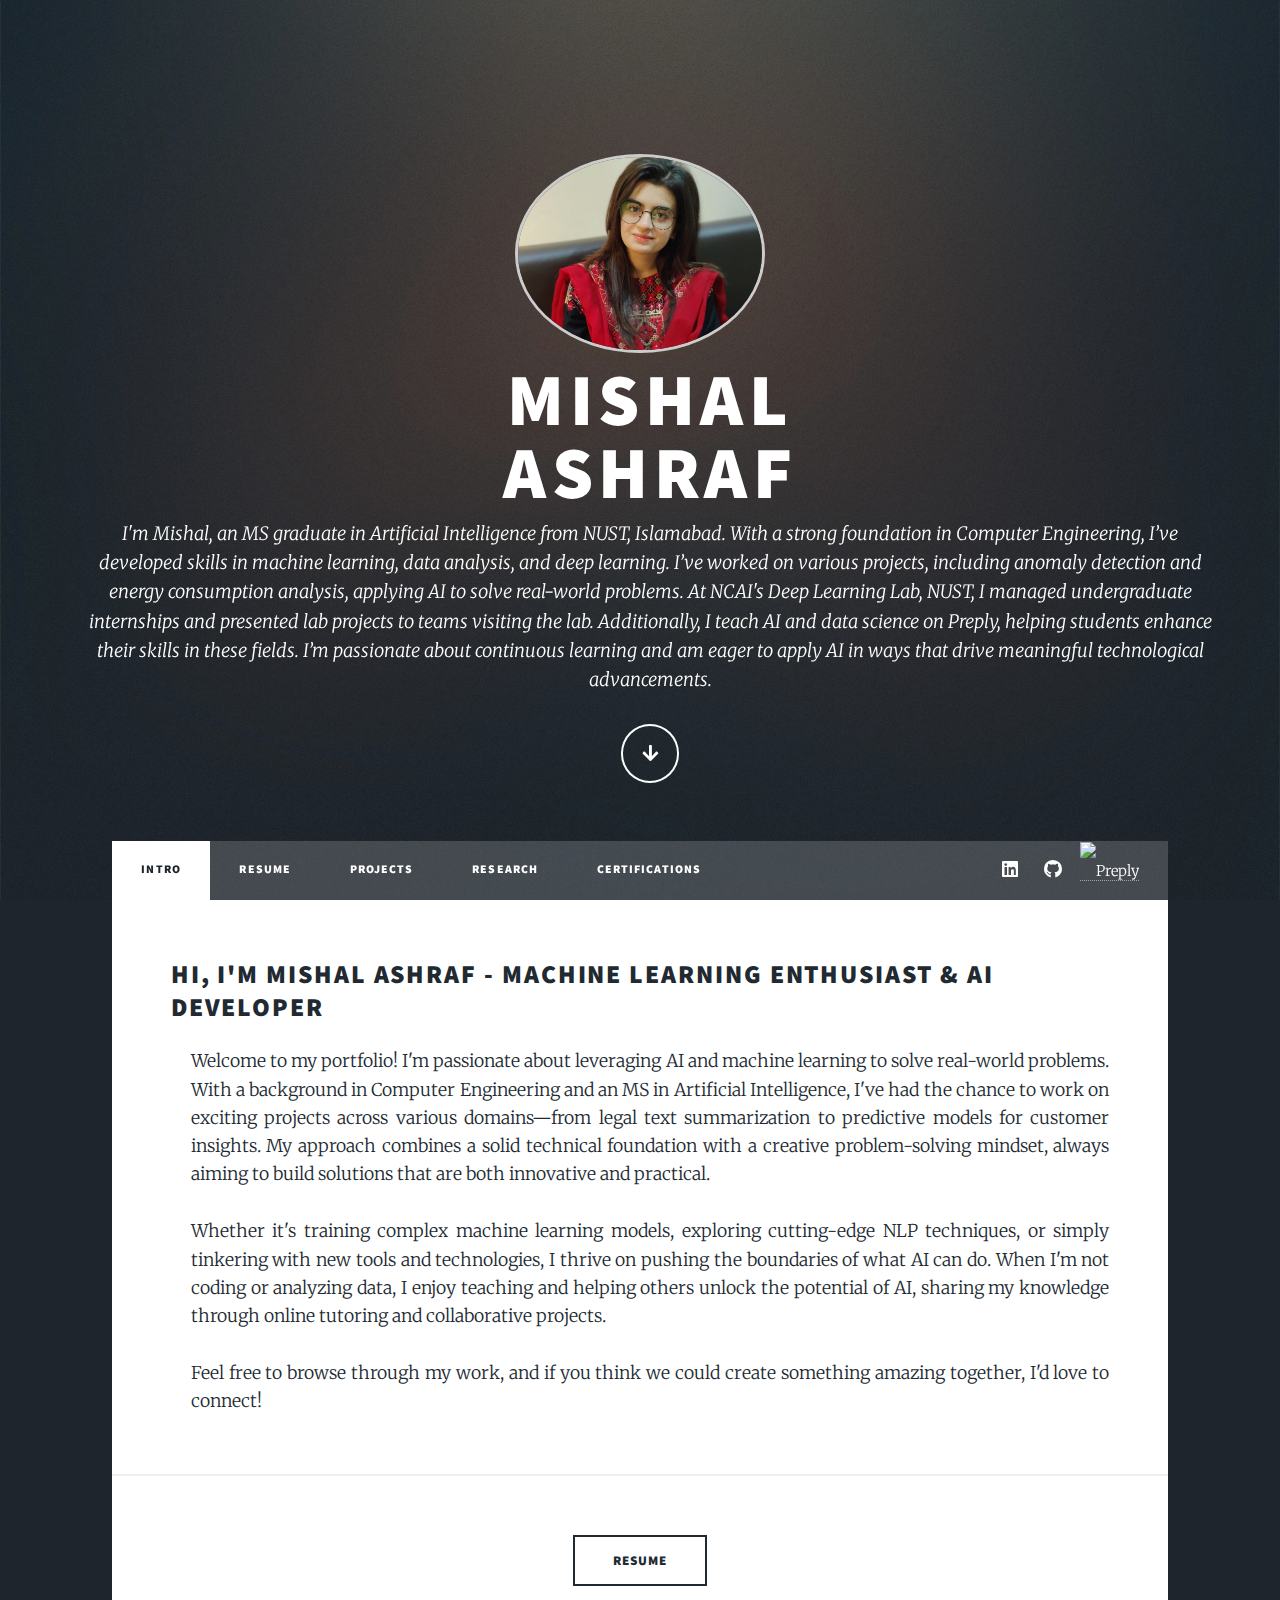
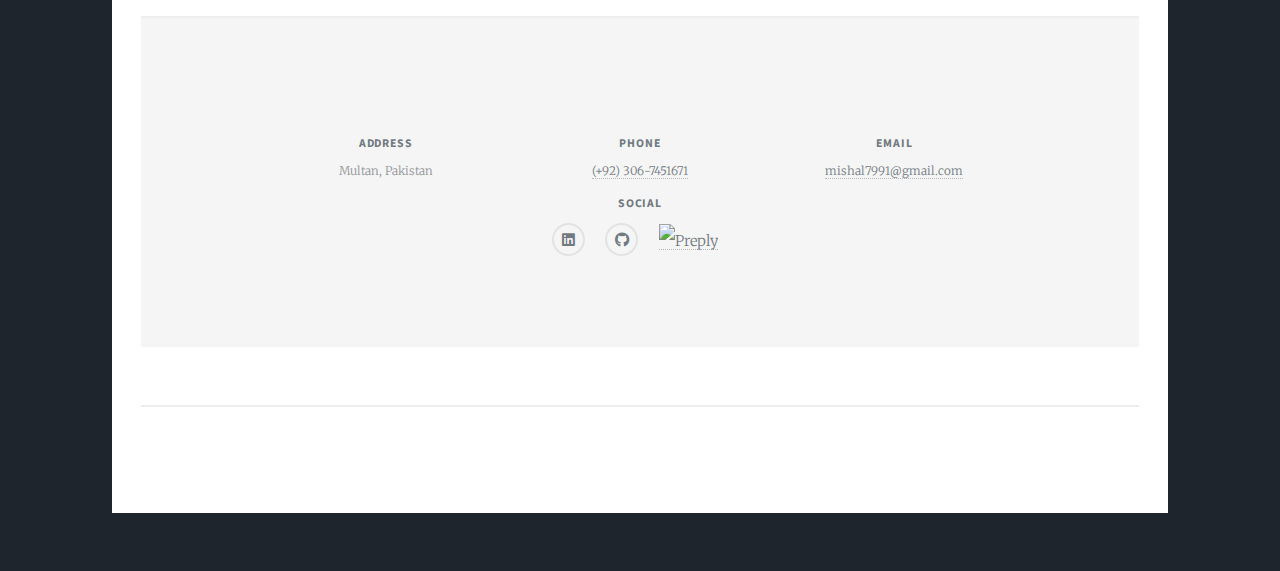
==== index.html @ d35197f4 "Update index.html" ====
<!DOCTYPE HTML>
<!--
	Massively by HTML5 UP
	html5up.net | @ajlkn
	Free for personal and commercial use under the CCA 3.0 license (html5up.net/license)
-->
<html>
	<head>
		<title>Portfolio</title>
		<meta charset="utf-8" />
		<meta name="viewport" content="width=device-width, initial-scale=1, user-scalable=no" />
		<link rel="stylesheet" href="assets/css/main.css" />
		<link rel="stylesheet" href="assets/css/intro.css">
		<noscript><link rel="stylesheet" href="assets/css/noscript.css" /></noscript>
	</head>
	<body class="is-preload">

		<!-- Wrapper -->
			<div id="wrapper" class="fade-in">

				<!-- Intro -->
					<div id="intro" class="intro-container">
    <!-- Left: Image -->
    <div class="intro-image">
        <img src="images\Profile_Pic.jpg" alt="Mishal Ashraf">
    </div>
    
    <!-- Right: Name and Intro -->
    <div class="intro-text">
        <h1>Mishal<br /> Ashraf</h1>
        <p>I'm Mishal, an MS graduate in Artificial Intelligence from NUST, Islamabad. With a strong foundation in Computer Engineering, I’ve developed skills in machine learning, data analysis, and deep learning. I’ve worked on various projects, including anomaly detection and energy consumption analysis, applying AI to solve real-world problems. At NCAI's Deep Learning Lab, NUST, I managed undergraduate internships and presented lab projects to teams visiting the lab. Additionally, I teach AI and data science on Preply, helping students enhance their skills in these fields. I’m passionate about continuous learning and am eager to apply AI in ways that drive meaningful technological advancements.
</p>
        <ul class="actions">
            <li><a href="#header" class="button icon solid solo fa-arrow-down scrolly">Continue</a></li>
        </ul>
    </div>
</div>

				<!-- Header -->
					<header id="header">
						<a href="index.html" class="logo">Portfolio</a>
					</header>

				<!-- Nav -->
					<nav id="nav">
						<ul class="links">
							<li class="active"><a href="index.html">Intro</a></li>
							<li><a href="resume.html">Resume</a></li>
							<li><a href="projects.html">Projects</a></li>
							<li><a href="research.html">Research</a></li>
							<li><a href="certifications.html">Certifications</a></li>
						</ul>
						<ul class="icons">
    <li><a href="https://www.linkedin.com/in/mishal-ashraf-439131172/" class="icon brands fa-linkedin" target="_blank"><span class="label">LinkedIn</span></a></li>
    
    <li><a href="https://github.com/MishallAshraf" class="icon brands fa-github" target="_blank"><span class="label">GitHub</span></a></li>
    <!-- Preply Icon using an Image -->
    <li>
        <a href="https://preply.com/en/tutor/2059359" class="preply-icon" target="_blank"> 
            <img src="images\Preply_icon.png" alt="Preply" style="width: 18px; height: 18px;">
            <span class="label"></span>
        </a>
    </li>
</ul>
					</nav>

				<!-- Main -->
					<div id="main">

						<!-- Projects -->
							<section id="certifications">
    <h2>Hi, I'm Mishal Ashraf - Machine Learning Enthusiast & AI Developer</h2>
<div class="intro-text">
    <p>Welcome to my portfolio! I'm passionate about leveraging AI and machine learning to solve real-world problems. With a background in Computer Engineering and an MS in Artificial Intelligence, I've had the chance to work on exciting projects across various domains—from legal text summarization to predictive models for customer insights. My approach combines a solid technical foundation with a creative problem-solving mindset, always aiming to build solutions that are both innovative and practical.</p>
    
    <p>Whether it's training complex machine learning models, exploring cutting-edge NLP techniques, or simply tinkering with new tools and technologies, I thrive on pushing the boundaries of what AI can do. When I'm not coding or analyzing data, I enjoy teaching and helping others unlock the potential of AI, sharing my knowledge through online tutoring and collaborative projects.</p>
    
    <p>Feel free to browse through my work, and if you think we could create something amazing together, I'd love to connect!</p>
</div>

</section>
<ul class="actions special">
								<li><a href="resume.html" class="button large" >Resume</a></li>
							</ul>

						
				<!-- Footer -->
<footer id="footer">
    <section class="contact compact">
        <div class="info-group">
            <div class="info">
                <h3>Address</h3>
                <p>Multan, Pakistan</p>
            </div>
            <div class="info">
                <h3>Phone</h3>
                <p><a href="tel:+923067451671">(+92) 306-7451671</a></p>
            </div>
            <div class="info">
                <h3>Email</h3>
                <p><a href="mailto:mishal7991@gmail.com">mishal7991@gmail.com</a></p>
            </div>
        </div>
        <div class="info social">
            <h3>Social</h3>
            <ul class="icons alt">
                <li><a href="https://www.linkedin.com/in/mishal-ashraf-439131172/" class="icon brands fa-linkedin" target="_blank"><span class="label">LinkedIn</span></a></li>
                <li><a href="https://github.com/MishallAshraf" class="icon brands fa-github" target="_blank"><span class="label">GitHub</span></a></li>
                <li>
                    <a href="https://preply.com/en/tutor/2059359" target="_blank">
                        <img src="C:/Users/Hp/Desktop/Portfolio_Website/images/Preply_icon.png" alt="Preply" style="width: 18px; height: 18px;">
                        <span class="label"></span>
                    </a>
                </li>
            </ul>
        </div>
    </section>
</footer>

				<!-- Copyright -->
					<div id="copyright">
						<ul><li>&copy; Untitled</li><li>Design: <a href="https://html5up.net">HTML5 UP</a></li></ul>
					</div>

			</div>

		<!-- Scripts -->
			<script src="assets/js/jquery.min.js"></script>
			<script src="assets/js/jquery.scrollex.min.js"></script>
			<script src="assets/js/jquery.scrolly.min.js"></script>
			<script src="assets/js/browser.min.js"></script>
			<script src="assets/js/breakpoints.min.js"></script>
			<script src="assets/js/util.js"></script>
			<script src="assets/js/main.js"></script>

	</body>
</html>
---- assets/css/main.css ----
@import url(fontawesome-all.min.css);
@import url("https://fonts.googleapis.com/css?family=Merriweather:300,700,300italic,700italic|Source+Sans+Pro:900");

/*
	Massively by HTML5 UP
	html5up.net | @ajlkn
	Free for personal and commercial use under the CCA 3.0 license (html5up.net/license)
*/

html, body, div, span, applet, object,
iframe, h1, h2, h3, h4, h5, h6, p, blockquote,
pre, a, abbr, acronym, address, big, cite,
code, del, dfn, em, img, ins, kbd, q, s, samp,
small, strike, strong, sub, sup, tt, var, b,
u, i, center, dl, dt, dd, ol, ul, li, fieldset,
form, label, legend, table, caption, tbody,
tfoot, thead, tr, th, td, article, aside,
canvas, details, embed, figure, figcaption,
footer, header, hgroup, menu, nav, output, ruby,
section, summary, time, mark, audio, video {
	margin: 0;
	padding: 0;
	border: 0;
	font-size: 100%;
	font: inherit;
	vertical-align: baseline;}

article, aside, details, figcaption, figure,
footer, header, hgroup, menu, nav, section {
	display: block;}

body {
	line-height: 1;
}

ol, ul {
	list-style: none;
}

blockquote, q {
	quotes: none;
}

	blockquote:before, blockquote:after, q:before, q:after {
		content: '';
		content: none;
	}

table {
	border-collapse: collapse;
	border-spacing: 0;
}

body {
	-webkit-text-size-adjust: none;
}

mark {
	background-color: transparent;
	color: inherit;
}

input::-moz-focus-inner {
	border: 0;
	padding: 0;
}

input, select, textarea {
	-moz-appearance: none;
	-webkit-appearance: none;
	-ms-appearance: none;
	appearance: none;
}

/* Basic */

	@-ms-viewport {
		width: device-width;
	}

	body {
		-ms-overflow-style: scrollbar;
	}

	@media screen and (max-width: 480px) {

		html, body {
			min-width: 320px;
		}

	}

	html {
		box-sizing: border-box;
	}

	*, *:before, *:after {
		box-sizing: inherit;
	}

	body {
		background-color: #1e252d;
	}

		body.is-preload *, body.is-preload *:before, body.is-preload *:after {
			-moz-animation: none !important;
			-webkit-animation: none !important;
			-ms-animation: none !important;
			animation: none !important;
			-moz-transition: none !important;
			-webkit-transition: none !important;
			-ms-transition: none !important;
			transition: none !important;
		}

/* Type */

	html {
		font-size: 16pt;
	}

		@media screen and (max-width: 1680px) {

			html {
				font-size: 12pt;
			}

		}

		@media screen and (max-width: 1280px) {

			html {
				font-size: 11pt;
			}

		}

		@media screen and (max-width: 360px) {

			html {
				font-size: 10pt;
			}

		}

	body {
		color: #212931;
	}

	body, input, select, textarea {
		font-family: "Merriweather", Georgia, serif;
		font-weight: 300;
		font-size: 1rem;
		line-height: 2.375;
	}

	a {
		-moz-transition: color 0.2s ease-in-out, background-color 0.2s ease-in-out, border-color 0.2s ease-in-out, box-shadow 0.2s ease-in-out;
		-webkit-transition: color 0.2s ease-in-out, background-color 0.2s ease-in-out, border-color 0.2s ease-in-out, box-shadow 0.2s ease-in-out;
		-ms-transition: color 0.2s ease-in-out, background-color 0.2s ease-in-out, border-color 0.2s ease-in-out, box-shadow 0.2s ease-in-out;
		transition: color 0.2s ease-in-out, background-color 0.2s ease-in-out, border-color 0.2s ease-in-out, box-shadow 0.2s ease-in-out;
		border-bottom: dotted 1px;
		text-decoration: none;
	}

		a:hover {
			border-bottom-color: transparent;
		}

	strong, b {
		font-weight: 600;
	}

	em, i {
		font-style: italic;
	}

	p {
		text-align: justify;
		margin: 0 0 2rem 0;
	}

	h1, h2, h3, h4, h5, h6 {
		font-family: "Source Sans Pro", Helvetica, sans-serif;
		font-weight: 900;
		line-height: 1.5;
		letter-spacing: 0.075em;
		text-transform: uppercase;
		margin: 0 0 1rem 0;
	}

		h1 a, h2 a, h3 a, h4 a, h5 a, h6 a {
			border-bottom: 0;
			color: inherit;
			text-decoration: none;
		}

	h1 {
		font-size: 4rem;
		line-height: 1.1;
		margin: 0 0 2rem 0;
	}

	h2 {
		font-size: 1.75rem;
		line-height: 1.3;
		margin: 0 0 1.5rem 0;
	}

	h3 {
		font-size: 1.25rem;
		margin: 0 0 1.5rem 0;
	}

	h4 {
		font-size: 1rem;
	}

	h5 {
		font-size: 0.9rem;
	}

	h6 {
		font-size: 0.8rem;
	}

	sub {
		font-size: 0.8rem;
		position: relative;
		top: 0.5rem;
	}

	sup {
		font-size: 0.8rem;
		position: relative;
		top: -0.5rem;
	}

	blockquote {
		border-left: solid 4px;
		font-style: italic;
		margin: 0 0 2rem 0;
		padding: 0.5rem 0 0.5rem 2rem;
	}

	code {
		border: solid 2px;
		font-family: "Courier New", monospace;
		font-size: 0.9rem;
		margin: 0 0.25rem;
		padding: 0.25rem 0.65rem;
	}

	pre {
		-webkit-overflow-scrolling: touch;
		font-family: "Courier New", monospace;
		font-size: 0.9rem;
		margin: 0 0 2rem 0;
	}

		pre code {
			display: block;
			line-height: 1.75;
			padding: 1rem 1.5rem;
			overflow-x: auto;
		}

	hr {
		border: 0;
		border-bottom: solid 2px;
		margin: 3rem 0;
	}

		hr.major {
			margin: 5rem 0;
		}

	.align-left {
		text-align: left;
	}

	.align-center {
		text-align: center;
	}

	.align-right {
		text-align: right;
	}

	input, select, textarea {
		color: #212931;
	}

	a {
		color: #212931;
		border-bottom-color: rgba(33, 41, 49, 0.5);
	}

		a:hover {
			border-bottom-color: transparent;
			color: #18bfef !important;
		}

	strong, b {
		color: #212931;
	}

	h1, h2, h3, h4, h5, h6 {
		color: #212931;
	}

	blockquote {
		border-left-color: #eeeeee;
	}

	code {
		background: rgba(220, 220, 220, 0.25);
		border-color: #eeeeee;
	}

	hr {
		border-bottom-color: #eeeeee;
	}

/* Row */

	.row {
		display: flex;
		flex-wrap: wrap;
		box-sizing: border-box;
		align-items: stretch;
	}

		.row > * {
			box-sizing: border-box;
		}

		.row.gtr-uniform > * > :last-child {
			margin-bottom: 0;
		}

		.row.aln-left {
			justify-content: flex-start;
		}

		.row.aln-center {
			justify-content: center;
		}

		.row.aln-right {
			justify-content: flex-end;
		}

		.row.aln-top {
			align-items: flex-start;
		}

		.row.aln-middle {
			align-items: center;
		}

		.row.aln-bottom {
			align-items: flex-end;
		}

		.row > .imp {
			order: -1;
		}

		.row > .col-1 {
			width: 8.33333%;
		}

		.row > .off-1 {
			margin-left: 8.33333%;
		}

		.row > .col-2 {
			width: 16.66667%;
		}

		.row > .off-2 {
			margin-left: 16.66667%;
		}

		.row > .col-3 {
			width: 25%;
		}

		.row > .off-3 {
			margin-left: 25%;
		}

		.row > .col-4 {
			width: 33.33333%;
		}

		.row > .off-4 {
			margin-left: 33.33333%;
		}

		.row > .col-5 {
			width: 41.66667%;
		}

		.row > .off-5 {
			margin-left: 41.66667%;
		}

		.row > .col-6 {
			width: 50%;
		}

		.row > .off-6 {
			margin-left: 50%;
		}

		.row > .col-7 {
			width: 58.33333%;
		}

		.row > .off-7 {
			margin-left: 58.33333%;
		}

		.row > .col-8 {
			width: 66.66667%;
		}

		.row > .off-8 {
			margin-left: 66.66667%;
		}

		.row > .col-9 {
			width: 75%;
		}

		.row > .off-9 {
			margin-left: 75%;
		}

		.row > .col-10 {
			width: 83.33333%;
		}

		.row > .off-10 {
			margin-left: 83.33333%;
		}

		.row > .col-11 {
			width: 91.66667%;
		}

		.row > .off-11 {
			margin-left: 91.66667%;
		}

		.row > .col-12 {
			width: 100%;
		}

		.row > .off-12 {
			margin-left: 100%;
		}

		.row.gtr-0 {
			margin-top: 0;
			margin-left: 0rem;
		}

			.row.gtr-0 > * {
				padding: 0 0 0 0rem;
			}

			.row.gtr-0.gtr-uniform {
				margin-top: 0rem;
			}

				.row.gtr-0.gtr-uniform > * {
					padding-top: 0rem;
				}

		.row.gtr-25 {
			margin-top: 0;
			margin-left: -0.375rem;
		}

			.row.gtr-25 > * {
				padding: 0 0 0 0.375rem;
			}

			.row.gtr-25.gtr-uniform {
				margin-top: -0.375rem;
			}

				.row.gtr-25.gtr-uniform > * {
					padding-top: 0.375rem;
				}

		.row.gtr-50 {
			margin-top: 0;
			margin-left: -0.75rem;
		}

			.row.gtr-50 > * {
				padding: 0 0 0 0.75rem;
			}

			.row.gtr-50.gtr-uniform {
				margin-top: -0.75rem;
			}

				.row.gtr-50.gtr-uniform > * {
					padding-top: 0.75rem;
				}

		.row {
			margin-top: 0;
			margin-left: -1.5rem;
		}

			.row > * {
				padding: 0 0 0 1.5rem;
			}

			.row.gtr-uniform {
				margin-top: -1.5rem;
			}

				.row.gtr-uniform > * {
					padding-top: 1.5rem;
				}

		.row.gtr-150 {
			margin-top: 0;
			margin-left: -2.25rem;
		}

			.row.gtr-150 > * {
				padding: 0 0 0 2.25rem;
			}

			.row.gtr-150.gtr-uniform {
				margin-top: -2.25rem;
			}

				.row.gtr-150.gtr-uniform > * {
					padding-top: 2.25rem;
				}

		.row.gtr-200 {
			margin-top: 0;
			margin-left: -3rem;
		}

			.row.gtr-200 > * {
				padding: 0 0 0 3rem;
			}

			.row.gtr-200.gtr-uniform {
				margin-top: -3rem;
			}

				.row.gtr-200.gtr-uniform > * {
					padding-top: 3rem;
				}

		@media screen and (max-width: 1680px) {

			.row {
				display: flex;
				flex-wrap: wrap;
				box-sizing: border-box;
				align-items: stretch;
			}

				.row > * {
					box-sizing: border-box;
				}

				.row.gtr-uniform > * > :last-child {
					margin-bottom: 0;
				}

				.row.aln-left {
					justify-content: flex-start;
				}

				.row.aln-center {
					justify-content: center;
				}

				.row.aln-right {
					justify-content: flex-end;
				}

				.row.aln-top {
					align-items: flex-start;
				}

				.row.aln-middle {
					align-items: center;
				}

				.row.aln-bottom {
					align-items: flex-end;
				}

				.row > .imp-xlarge {
					order: -1;
				}

				.row > .col-1-xlarge {
					width: 8.33333%;
				}

				.row > .off-1-xlarge {
					margin-left: 8.33333%;
				}

				.row > .col-2-xlarge {
					width: 16.66667%;
				}

				.row > .off-2-xlarge {
					margin-left: 16.66667%;
				}

				.row > .col-3-xlarge {
					width: 25%;
				}

				.row > .off-3-xlarge {
					margin-left: 25%;
				}

				.row > .col-4-xlarge {
					width: 33.33333%;
				}

				.row > .off-4-xlarge {
					margin-left: 33.33333%;
				}

				.row > .col-5-xlarge {
					width: 41.66667%;
				}

				.row > .off-5-xlarge {
					margin-left: 41.66667%;
				}

				.row > .col-6-xlarge {
					width: 50%;
				}

				.row > .off-6-xlarge {
					margin-left: 50%;
				}

				.row > .col-7-xlarge {
					width: 58.33333%;
				}

				.row > .off-7-xlarge {
					margin-left: 58.33333%;
				}

				.row > .col-8-xlarge {
					width: 66.66667%;
				}

				.row > .off-8-xlarge {
					margin-left: 66.66667%;
				}

				.row > .col-9-xlarge {
					width: 75%;
				}

				.row > .off-9-xlarge {
					margin-left: 75%;
				}

				.row > .col-10-xlarge {
					width: 83.33333%;
				}

				.row > .off-10-xlarge {
					margin-left: 83.33333%;
				}

				.row > .col-11-xlarge {
					width: 91.66667%;
				}

				.row > .off-11-xlarge {
					margin-left: 91.66667%;
				}

				.row > .col-12-xlarge {
					width: 100%;
				}

				.row > .off-12-xlarge {
					margin-left: 100%;
				}

				.row.gtr-0 {
					margin-top: 0;
					margin-left: 0rem;
				}

					.row.gtr-0 > * {
						padding: 0 0 0 0rem;
					}

					.row.gtr-0.gtr-uniform {
						margin-top: 0rem;
					}

						.row.gtr-0.gtr-uniform > * {
							padding-top: 0rem;
						}

				.row.gtr-25 {
					margin-top: 0;
					margin-left: -0.375rem;
				}

					.row.gtr-25 > * {
						padding: 0 0 0 0.375rem;
					}

					.row.gtr-25.gtr-uniform {
						margin-top: -0.375rem;
					}

						.row.gtr-25.gtr-uniform > * {
							padding-top: 0.375rem;
						}

				.row.gtr-50 {
					margin-top: 0;
					margin-left: -0.75rem;
				}

					.row.gtr-50 > * {
						padding: 0 0 0 0.75rem;
					}

					.row.gtr-50.gtr-uniform {
						margin-top: -0.75rem;
					}

						.row.gtr-50.gtr-uniform > * {
							padding-top: 0.75rem;
						}

				.row {
					margin-top: 0;
					margin-left: -1.5rem;
				}

					.row > * {
						padding: 0 0 0 1.5rem;
					}

					.row.gtr-uniform {
						margin-top: -1.5rem;
					}

						.row.gtr-uniform > * {
							padding-top: 1.5rem;
						}

				.row.gtr-150 {
					margin-top: 0;
					margin-left: -2.25rem;
				}

					.row.gtr-150 > * {
						padding: 0 0 0 2.25rem;
					}

					.row.gtr-150.gtr-uniform {
						margin-top: -2.25rem;
					}

						.row.gtr-150.gtr-uniform > * {
							padding-top: 2.25rem;
						}

				.row.gtr-200 {
					margin-top: 0;
					margin-left: -3rem;
				}

					.row.gtr-200 > * {
						padding: 0 0 0 3rem;
					}

					.row.gtr-200.gtr-uniform {
						margin-top: -3rem;
					}

						.row.gtr-200.gtr-uniform > * {
							padding-top: 3rem;
						}

		}

		@media screen and (max-width: 1280px) {

			.row {
				display: flex;
				flex-wrap: wrap;
				box-sizing: border-box;
				align-items: stretch;
			}

				.row > * {
					box-sizing: border-box;
				}

				.row.gtr-uniform > * > :last-child {
					margin-bottom: 0;
				}

				.row.aln-left {
					justify-content: flex-start;
				}

				.row.aln-center {
					justify-content: center;
				}

				.row.aln-right {
					justify-content: flex-end;
				}

				.row.aln-top {
					align-items: flex-start;
				}

				.row.aln-middle {
					align-items: center;
				}

				.row.aln-bottom {
					align-items: flex-end;
				}

				.row > .imp-large {
					order: -1;
				}

				.row > .col-1-large {
					width: 8.33333%;
				}

				.row > .off-1-large {
					margin-left: 8.33333%;
				}

				.row > .col-2-large {
					width: 16.66667%;
				}

				.row > .off-2-large {
					margin-left: 16.66667%;
				}

				.row > .col-3-large {
					width: 25%;
				}

				.row > .off-3-large {
					margin-left: 25%;
				}

				.row > .col-4-large {
					width: 33.33333%;
				}

				.row > .off-4-large {
					margin-left: 33.33333%;
				}

				.row > .col-5-large {
					width: 41.66667%;
				}

				.row > .off-5-large {
					margin-left: 41.66667%;
				}

				.row > .col-6-large {
					width: 50%;
				}

				.row > .off-6-large {
					margin-left: 50%;
				}

				.row > .col-7-large {
					width: 58.33333%;
				}

				.row > .off-7-large {
					margin-left: 58.33333%;
				}

				.row > .col-8-large {
					width: 66.66667%;
				}

				.row > .off-8-large {
					margin-left: 66.66667%;
				}

				.row > .col-9-large {
					width: 75%;
				}

				.row > .off-9-large {
					margin-left: 75%;
				}

				.row > .col-10-large {
					width: 83.33333%;
				}

				.row > .off-10-large {
					margin-left: 83.33333%;
				}

				.row > .col-11-large {
					width: 91.66667%;
				}

				.row > .off-11-large {
					margin-left: 91.66667%;
				}

				.row > .col-12-large {
					width: 100%;
				}

				.row > .off-12-large {
					margin-left: 100%;
				}

				.row.gtr-0 {
					margin-top: 0;
					margin-left: 0rem;
				}

					.row.gtr-0 > * {
						padding: 0 0 0 0rem;
					}

					.row.gtr-0.gtr-uniform {
						margin-top: 0rem;
					}

						.row.gtr-0.gtr-uniform > * {
							padding-top: 0rem;
						}

				.row.gtr-25 {
					margin-top: 0;
					margin-left: -0.375rem;
				}

					.row.gtr-25 > * {
						padding: 0 0 0 0.375rem;
					}

					.row.gtr-25.gtr-uniform {
						margin-top: -0.375rem;
					}

						.row.gtr-25.gtr-uniform > * {
							padding-top: 0.375rem;
						}

				.row.gtr-50 {
					margin-top: 0;
					margin-left: -0.75rem;
				}

					.row.gtr-50 > * {
						padding: 0 0 0 0.75rem;
					}

					.row.gtr-50.gtr-uniform {
						margin-top: -0.75rem;
					}

						.row.gtr-50.gtr-uniform > * {
							padding-top: 0.75rem;
						}

				.row {
					margin-top: 0;
					margin-left: -1.5rem;
				}

					.row > * {
						padding: 0 0 0 1.5rem;
					}

					.row.gtr-uniform {
						margin-top: -1.5rem;
					}

						.row.gtr-uniform > * {
							padding-top: 1.5rem;
						}

				.row.gtr-150 {
					margin-top: 0;
					margin-left: -2.25rem;
				}

					.row.gtr-150 > * {
						padding: 0 0 0 2.25rem;
					}

					.row.gtr-150.gtr-uniform {
						margin-top: -2.25rem;
					}

						.row.gtr-150.gtr-uniform > * {
							padding-top: 2.25rem;
						}

				.row.gtr-200 {
					margin-top: 0;
					margin-left: -3rem;
				}

					.row.gtr-200 > * {
						padding: 0 0 0 3rem;
					}

					.row.gtr-200.gtr-uniform {
						margin-top: -3rem;
					}

						.row.gtr-200.gtr-uniform > * {
							padding-top: 3rem;
						}

		}

		@media screen and (max-width: 980px) {

			.row {
				display: flex;
				flex-wrap: wrap;
				box-sizing: border-box;
				align-items: stretch;
			}

				.row > * {
					box-sizing: border-box;
				}

				.row.gtr-uniform > * > :last-child {
					margin-bottom: 0;
				}

				.row.aln-left {
					justify-content: flex-start;
				}

				.row.aln-center {
					justify-content: center;
				}

				.row.aln-right {
					justify-content: flex-end;
				}

				.row.aln-top {
					align-items: flex-start;
				}

				.row.aln-middle {
					align-items: center;
				}

				.row.aln-bottom {
					align-items: flex-end;
				}

				.row > .imp-medium {
					order: -1;
				}

				.row > .col-1-medium {
					width: 8.33333%;
				}

				.row > .off-1-medium {
					margin-left: 8.33333%;
				}

				.row > .col-2-medium {
					width: 16.66667%;
				}

				.row > .off-2-medium {
					margin-left: 16.66667%;
				}

				.row > .col-3-medium {
					width: 25%;
				}

				.row > .off-3-medium {
					margin-left: 25%;
				}

				.row > .col-4-medium {
					width: 33.33333%;
				}

				.row > .off-4-medium {
					margin-left: 33.33333%;
				}

				.row > .col-5-medium {
					width: 41.66667%;
				}

				.row > .off-5-medium {
					margin-left: 41.66667%;
				}

				.row > .col-6-medium {
					width: 50%;
				}

				.row > .off-6-medium {
					margin-left: 50%;
				}

				.row > .col-7-medium {
					width: 58.33333%;
				}

				.row > .off-7-medium {
					margin-left: 58.33333%;
				}

				.row > .col-8-medium {
					width: 66.66667%;
				}

				.row > .off-8-medium {
					margin-left: 66.66667%;
				}

				.row > .col-9-medium {
					width: 75%;
				}

				.row > .off-9-medium {
					margin-left: 75%;
				}

				.row > .col-10-medium {
					width: 83.33333%;
				}

				.row > .off-10-medium {
					margin-left: 83.33333%;
				}

				.row > .col-11-medium {
					width: 91.66667%;
				}

				.row > .off-11-medium {
					margin-left: 91.66667%;
				}

				.row > .col-12-medium {
					width: 100%;
				}

				.row > .off-12-medium {
					margin-left: 100%;
				}

				.row.gtr-0 {
					margin-top: 0;
					margin-left: 0rem;
				}

					.row.gtr-0 > * {
						padding: 0 0 0 0rem;
					}

					.row.gtr-0.gtr-uniform {
						margin-top: 0rem;
					}

						.row.gtr-0.gtr-uniform > * {
							padding-top: 0rem;
						}

				.row.gtr-25 {
					margin-top: 0;
					margin-left: -0.375rem;
				}

					.row.gtr-25 > * {
						padding: 0 0 0 0.375rem;
					}

					.row.gtr-25.gtr-uniform {
						margin-top: -0.375rem;
					}

						.row.gtr-25.gtr-uniform > * {
							padding-top: 0.375rem;
						}

				.row.gtr-50 {
					margin-top: 0;
					margin-left: -0.75rem;
				}

					.row.gtr-50 > * {
						padding: 0 0 0 0.75rem;
					}

					.row.gtr-50.gtr-uniform {
						margin-top: -0.75rem;
					}

						.row.gtr-50.gtr-uniform > * {
							padding-top: 0.75rem;
						}

				.row {
					margin-top: 0;
					margin-left: -1.5rem;
				}

					.row > * {
						padding: 0 0 0 1.5rem;
					}

					.row.gtr-uniform {
						margin-top: -1.5rem;
					}

						.row.gtr-uniform > * {
							padding-top: 1.5rem;
						}

				.row.gtr-150 {
					margin-top: 0;
					margin-left: -2.25rem;
				}

					.row.gtr-150 > * {
						padding: 0 0 0 2.25rem;
					}

					.row.gtr-150.gtr-uniform {
						margin-top: -2.25rem;
					}

						.row.gtr-150.gtr-uniform > * {
							padding-top: 2.25rem;
						}

				.row.gtr-200 {
					margin-top: 0;
					margin-left: -3rem;
				}

					.row.gtr-200 > * {
						padding: 0 0 0 3rem;
					}

					.row.gtr-200.gtr-uniform {
						margin-top: -3rem;
					}

						.row.gtr-200.gtr-uniform > * {
							padding-top: 3rem;
						}

		}

		@media screen and (max-width: 736px) {

			.row {
				display: flex;
				flex-wrap: wrap;
				box-sizing: border-box;
				align-items: stretch;
			}

				.row > * {
					box-sizing: border-box;
				}

				.row.gtr-uniform > * > :last-child {
					margin-bottom: 0;
				}

				.row.aln-left {
					justify-content: flex-start;
				}

				.row.aln-center {
					justify-content: center;
				}

				.row.aln-right {
					justify-content: flex-end;
				}

				.row.aln-top {
					align-items: flex-start;
				}

				.row.aln-middle {
					align-items: center;
				}

				.row.aln-bottom {
					align-items: flex-end;
				}

				.row > .imp-small {
					order: -1;
				}

				.row > .col-1-small {
					width: 8.33333%;
				}

				.row > .off-1-small {
					margin-left: 8.33333%;
				}

				.row > .col-2-small {
					width: 16.66667%;
				}

				.row > .off-2-small {
					margin-left: 16.66667%;
				}

				.row > .col-3-small {
					width: 25%;
				}

				.row > .off-3-small {
					margin-left: 25%;
				}

				.row > .col-4-small {
					width: 33.33333%;
				}

				.row > .off-4-small {
					margin-left: 33.33333%;
				}

				.row > .col-5-small {
					width: 41.66667%;
				}

				.row > .off-5-small {
					margin-left: 41.66667%;
				}

				.row > .col-6-small {
					width: 50%;
				}

				.row > .off-6-small {
					margin-left: 50%;
				}

				.row > .col-7-small {
					width: 58.33333%;
				}

				.row > .off-7-small {
					margin-left: 58.33333%;
				}

				.row > .col-8-small {
					width: 66.66667%;
				}

				.row > .off-8-small {
					margin-left: 66.66667%;
				}

				.row > .col-9-small {
					width: 75%;
				}

				.row > .off-9-small {
					margin-left: 75%;
				}

				.row > .col-10-small {
					width: 83.33333%;
				}

				.row > .off-10-small {
					margin-left: 83.33333%;
				}

				.row > .col-11-small {
					width: 91.66667%;
				}

				.row > .off-11-small {
					margin-left: 91.66667%;
				}

				.row > .col-12-small {
					width: 100%;
				}

				.row > .off-12-small {
					margin-left: 100%;
				}

				.row.gtr-0 {
					margin-top: 0;
					margin-left: 0rem;
				}

					.row.gtr-0 > * {
						padding: 0 0 0 0rem;
					}

					.row.gtr-0.gtr-uniform {
						margin-top: 0rem;
					}

						.row.gtr-0.gtr-uniform > * {
							padding-top: 0rem;
						}

				.row.gtr-25 {
					margin-top: 0;
					margin-left: -0.375rem;
				}

					.row.gtr-25 > * {
						padding: 0 0 0 0.375rem;
					}

					.row.gtr-25.gtr-uniform {
						margin-top: -0.375rem;
					}

						.row.gtr-25.gtr-uniform > * {
							padding-top: 0.375rem;
						}

				.row.gtr-50 {
					margin-top: 0;
					margin-left: -0.75rem;
				}

					.row.gtr-50 > * {
						padding: 0 0 0 0.75rem;
					}

					.row.gtr-50.gtr-uniform {
						margin-top: -0.75rem;
					}

						.row.gtr-50.gtr-uniform > * {
							padding-top: 0.75rem;
						}

				.row {
					margin-top: 0;
					margin-left: -1.5rem;
				}

					.row > * {
						padding: 0 0 0 1.5rem;
					}

					.row.gtr-uniform {
						margin-top: -1.5rem;
					}

						.row.gtr-uniform > * {
							padding-top: 1.5rem;
						}

				.row.gtr-150 {
					margin-top: 0;
					margin-left: -2.25rem;
				}

					.row.gtr-150 > * {
						padding: 0 0 0 2.25rem;
					}

					.row.gtr-150.gtr-uniform {
						margin-top: -2.25rem;
					}

						.row.gtr-150.gtr-uniform > * {
							padding-top: 2.25rem;
						}

				.row.gtr-200 {
					margin-top: 0;
					margin-left: -3rem;
				}

					.row.gtr-200 > * {
						padding: 0 0 0 3rem;
					}

					.row.gtr-200.gtr-uniform {
						margin-top: -3rem;
					}

						.row.gtr-200.gtr-uniform > * {
							padding-top: 3rem;
						}

		}

		@media screen and (max-width: 480px) {

			.row {
				display: flex;
				flex-wrap: wrap;
				box-sizing: border-box;
				align-items: stretch;
			}

				.row > * {
					box-sizing: border-box;
				}

				.row.gtr-uniform > * > :last-child {
					margin-bottom: 0;
				}

				.row.aln-left {
					justify-content: flex-start;
				}

				.row.aln-center {
					justify-content: center;
				}

				.row.aln-right {
					justify-content: flex-end;
				}

				.row.aln-top {
					align-items: flex-start;
				}

				.row.aln-middle {
					align-items: center;
				}

				.row.aln-bottom {
					align-items: flex-end;
				}

				.row > .imp-xsmall {
					order: -1;
				}

				.row > .col-1-xsmall {
					width: 8.33333%;
				}

				.row > .off-1-xsmall {
					margin-left: 8.33333%;
				}

				.row > .col-2-xsmall {
					width: 16.66667%;
				}

				.row > .off-2-xsmall {
					margin-left: 16.66667%;
				}

				.row > .col-3-xsmall {
					width: 25%;
				}

				.row > .off-3-xsmall {
					margin-left: 25%;
				}

				.row > .col-4-xsmall {
					width: 33.33333%;
				}

				.row > .off-4-xsmall {
					margin-left: 33.33333%;
				}

				.row > .col-5-xsmall {
					width: 41.66667%;
				}

				.row > .off-5-xsmall {
					margin-left: 41.66667%;
				}

				.row > .col-6-xsmall {
					width: 50%;
				}

				.row > .off-6-xsmall {
					margin-left: 50%;
				}

				.row > .col-7-xsmall {
					width: 58.33333%;
				}

				.row > .off-7-xsmall {
					margin-left: 58.33333%;
				}

				.row > .col-8-xsmall {
					width: 66.66667%;
				}

				.row > .off-8-xsmall {
					margin-left: 66.66667%;
				}

				.row > .col-9-xsmall {
					width: 75%;
				}

				.row > .off-9-xsmall {
					margin-left: 75%;
				}

				.row > .col-10-xsmall {
					width: 83.33333%;
				}

				.row > .off-10-xsmall {
					margin-left: 83.33333%;
				}

				.row > .col-11-xsmall {
					width: 91.66667%;
				}

				.row > .off-11-xsmall {
					margin-left: 91.66667%;
				}

				.row > .col-12-xsmall {
					width: 100%;
				}

				.row > .off-12-xsmall {
					margin-left: 100%;
				}

				.row.gtr-0 {
					margin-top: 0;
					margin-left: 0rem;
				}

					.row.gtr-0 > * {
						padding: 0 0 0 0rem;
					}

					.row.gtr-0.gtr-uniform {
						margin-top: 0rem;
					}

						.row.gtr-0.gtr-uniform > * {
							padding-top: 0rem;
						}

				.row.gtr-25 {
					margin-top: 0;
					margin-left: -0.375rem;
				}

					.row.gtr-25 > * {
						padding: 0 0 0 0.375rem;
					}

					.row.gtr-25.gtr-uniform {
						margin-top: -0.375rem;
					}

						.row.gtr-25.gtr-uniform > * {
							padding-top: 0.375rem;
						}

				.row.gtr-50 {
					margin-top: 0;
					margin-left: -0.75rem;
				}

					.row.gtr-50 > * {
						padding: 0 0 0 0.75rem;
					}

					.row.gtr-50.gtr-uniform {
						margin-top: -0.75rem;
					}

						.row.gtr-50.gtr-uniform > * {
							padding-top: 0.75rem;
						}

				.row {
					margin-top: 0;
					margin-left: -1.5rem;
				}

					.row > * {
						padding: 0 0 0 1.5rem;
					}

					.row.gtr-uniform {
						margin-top: -1.5rem;
					}

						.row.gtr-uniform > * {
							padding-top: 1.5rem;
						}

				.row.gtr-150 {
					margin-top: 0;
					margin-left: -2.25rem;
				}

					.row.gtr-150 > * {
						padding: 0 0 0 2.25rem;
					}

					.row.gtr-150.gtr-uniform {
						margin-top: -2.25rem;
					}

						.row.gtr-150.gtr-uniform > * {
							padding-top: 2.25rem;
						}

				.row.gtr-200 {
					margin-top: 0;
					margin-left: -3rem;
				}

					.row.gtr-200 > * {
						padding: 0 0 0 3rem;
					}

					.row.gtr-200.gtr-uniform {
						margin-top: -3rem;
					}

						.row.gtr-200.gtr-uniform > * {
							padding-top: 3rem;
						}

		}

		@media screen and (max-width: 360px) {

			.row {
				display: flex;
				flex-wrap: wrap;
				box-sizing: border-box;
				align-items: stretch;
			}

				.row > * {
					box-sizing: border-box;
				}

				.row.gtr-uniform > * > :last-child {
					margin-bottom: 0;
				}

				.row.aln-left {
					justify-content: flex-start;
				}

				.row.aln-center {
					justify-content: center;
				}

				.row.aln-right {
					justify-content: flex-end;
				}

				.row.aln-top {
					align-items: flex-start;
				}

				.row.aln-middle {
					align-items: center;
				}

				.row.aln-bottom {
					align-items: flex-end;
				}

				.row > .imp-xxsmall {
					order: -1;
				}

				.row > .col-1-xxsmall {
					width: 8.33333%;
				}

				.row > .off-1-xxsmall {
					margin-left: 8.33333%;
				}

				.row > .col-2-xxsmall {
					width: 16.66667%;
				}

				.row > .off-2-xxsmall {
					margin-left: 16.66667%;
				}

				.row > .col-3-xxsmall {
					width: 25%;
				}

				.row > .off-3-xxsmall {
					margin-left: 25%;
				}

				.row > .col-4-xxsmall {
					width: 33.33333%;
				}

				.row > .off-4-xxsmall {
					margin-left: 33.33333%;
				}

				.row > .col-5-xxsmall {
					width: 41.66667%;
				}

				.row > .off-5-xxsmall {
					margin-left: 41.66667%;
				}

				.row > .col-6-xxsmall {
					width: 50%;
				}

				.row > .off-6-xxsmall {
					margin-left: 50%;
				}

				.row > .col-7-xxsmall {
					width: 58.33333%;
				}

				.row > .off-7-xxsmall {
					margin-left: 58.33333%;
				}

				.row > .col-8-xxsmall {
					width: 66.66667%;
				}

				.row > .off-8-xxsmall {
					margin-left: 66.66667%;
				}

				.row > .col-9-xxsmall {
					width: 75%;
				}

				.row > .off-9-xxsmall {
					margin-left: 75%;
				}

				.row > .col-10-xxsmall {
					width: 83.33333%;
				}

				.row > .off-10-xxsmall {
					margin-left: 83.33333%;
				}

				.row > .col-11-xxsmall {
					width: 91.66667%;
				}

				.row > .off-11-xxsmall {
					margin-left: 91.66667%;
				}

				.row > .col-12-xxsmall {
					width: 100%;
				}

				.row > .off-12-xxsmall {
					margin-left: 100%;
				}

				.row.gtr-0 {
					margin-top: 0;
					margin-left: 0rem;
				}

					.row.gtr-0 > * {
						padding: 0 0 0 0rem;
					}

					.row.gtr-0.gtr-uniform {
						margin-top: 0rem;
					}

						.row.gtr-0.gtr-uniform > * {
							padding-top: 0rem;
						}

				.row.gtr-25 {
					margin-top: 0;
					margin-left: -0.375rem;
				}

					.row.gtr-25 > * {
						padding: 0 0 0 0.375rem;
					}

					.row.gtr-25.gtr-uniform {
						margin-top: -0.375rem;
					}

						.row.gtr-25.gtr-uniform > * {
							padding-top: 0.375rem;
						}

				.row.gtr-50 {
					margin-top: 0;
					margin-left: -0.75rem;
				}

					.row.gtr-50 > * {
						padding: 0 0 0 0.75rem;
					}

					.row.gtr-50.gtr-uniform {
						margin-top: -0.75rem;
					}

						.row.gtr-50.gtr-uniform > * {
							padding-top: 0.75rem;
						}

				.row {
					margin-top: 0;
					margin-left: -1.5rem;
				}

					.row > * {
						padding: 0 0 0 1.5rem;
					}

					.row.gtr-uniform {
						margin-top: -1.5rem;
					}

						.row.gtr-uniform > * {
							padding-top: 1.5rem;
						}

				.row.gtr-150 {
					margin-top: 0;
					margin-left: -2.25rem;
				}

					.row.gtr-150 > * {
						padding: 0 0 0 2.25rem;
					}

					.row.gtr-150.gtr-uniform {
						margin-top: -2.25rem;
					}

						.row.gtr-150.gtr-uniform > * {
							padding-top: 2.25rem;
						}

				.row.gtr-200 {
					margin-top: 0;
					margin-left: -3rem;
				}

					.row.gtr-200 > * {
						padding: 0 0 0 3rem;
					}

					.row.gtr-200.gtr-uniform {
						margin-top: -3rem;
					}

						.row.gtr-200.gtr-uniform > * {
							padding-top: 3rem;
						}

		}

/* Box */

	.box {
		border: solid 2px;
		margin-bottom: 2rem;
		padding: 1.5rem;
	}

		.box > :last-child,
		.box > :last-child > :last-child,
		.box > :last-child > :last-child > :last-child {
			margin-bottom: 0;
		}

		.box.alt {
			border: 0;
			border-radius: 0;
			padding: 0;
		}

	.box {
		border-color: #eeeeee;
	}

/* Button */

	input[type="submit"],
	input[type="reset"],
	input[type="button"],
	button,
	.button {
		-moz-appearance: none;
		-webkit-appearance: none;
		-ms-appearance: none;
		appearance: none;
		-moz-transition: background-color 0.2s ease-in-out, box-shadow 0.2s ease-in-out, color 0.2s ease-in-out;
		-webkit-transition: background-color 0.2s ease-in-out, box-shadow 0.2s ease-in-out, color 0.2s ease-in-out;
		-ms-transition: background-color 0.2s ease-in-out, box-shadow 0.2s ease-in-out, color 0.2s ease-in-out;
		transition: background-color 0.2s ease-in-out, box-shadow 0.2s ease-in-out, color 0.2s ease-in-out;
		border: 0;
		border-radius: 0;
		cursor: pointer;
		display: inline-block;
		font-family: "Source Sans Pro", Helvetica, sans-serif;
		font-size: 0.8rem;
		font-weight: 900;
		letter-spacing: 0.075em;
		height: 3rem;
		line-height: 3rem;
		padding: 0 2rem;
		text-align: center;
		text-decoration: none;
		text-transform: uppercase;
		white-space: nowrap;
	}

		input[type="submit"].icon:before,
		input[type="reset"].icon:before,
		input[type="button"].icon:before,
		button.icon:before,
		.button.icon:before {
			margin-right: 0.5rem;
		}

		input[type="submit"].icon.solo,
		input[type="reset"].icon.solo,
		input[type="button"].icon.solo,
		button.icon.solo,
		.button.icon.solo {
			position: relative;
			width: 4rem;
			height: 4rem;
			line-height: 4rem;
			border-radius: 4rem;
			text-indent: 4rem;
			overflow: hidden;
			padding: 0;
			white-space: nowrap;
		}

			input[type="submit"].icon.solo:before,
			input[type="reset"].icon.solo:before,
			input[type="button"].icon.solo:before,
			button.icon.solo:before,
			.button.icon.solo:before {
				position: absolute;
				display: block;
				top: 0;
				left: 0;
				width: inherit;
				height: inherit;
				line-height: inherit;
				font-size: 1.25rem;
				margin-right: 0;
				text-align: center;
				text-indent: 0;
			}

		input[type="submit"].fit,
		input[type="reset"].fit,
		input[type="button"].fit,
		button.fit,
		.button.fit {
			width: 100%;
		}

		input[type="submit"].small,
		input[type="reset"].small,
		input[type="button"].small,
		button.small,
		.button.small {
			font-size: 0.7rem;
			height: 2.5rem;
			line-height: 2.5rem;
			padding: 0 1.5rem;
		}

		input[type="submit"].large,
		input[type="reset"].large,
		input[type="button"].large,
		button.large,
		.button.large {
			font-size: 0.9rem;
			height: 3.5rem;
			line-height: 3.5rem;
			padding: 0 2.75rem;
		}

		@media screen and (max-width: 980px) {

			input[type="submit"],
			input[type="reset"],
			input[type="button"],
			button,
			.button {
				font-size: 0.9rem;
				height: 3.25rem;
				line-height: 3.25rem;
			}

				input[type="submit"].large,
				input[type="reset"].large,
				input[type="button"].large,
				button.large,
				.button.large {
					font-size: 1rem;
					height: 3.75rem;
					line-height: 3.75rem;
				}

		}

		input[type="submit"].disabled, input[type="submit"]:disabled,
		input[type="reset"].disabled,
		input[type="reset"]:disabled,
		input[type="button"].disabled,
		input[type="button"]:disabled,
		button.disabled,
		button:disabled,
		.button.disabled,
		.button:disabled {
			pointer-events: none;
			opacity: 0.25;
		}

	input[type="submit"],
	input[type="reset"],
	input[type="button"],
	button,
	.button {
		background-color: transparent;
		box-shadow: inset 0 0 0 2px #212931;
		color: #212931 !important;
	}

		input[type="submit"]:hover,
		input[type="reset"]:hover,
		input[type="button"]:hover,
		button:hover,
		.button:hover {
			box-shadow: inset 0 0 0 2px #18bfef;
			color: #18bfef !important;
		}

		input[type="submit"].primary,
		input[type="reset"].primary,
		input[type="button"].primary,
		button.primary,
		.button.primary {
			background-color: #212931;
			box-shadow: none;
			color: #ffffff !important;
		}

			input[type="submit"].primary:hover,
			input[type="reset"].primary:hover,
			input[type="button"].primary:hover,
			button.primary:hover,
			.button.primary:hover {
				background-color: #18bfef;
			}

/* Form */

	form {
		margin: 0 0 2rem 0;
	}

		form > :last-child {
			margin-bottom: 0;
		}

		form > .fields {
			display: -moz-flex;
			display: -webkit-flex;
			display: -ms-flex;
			display: flex;
			-moz-flex-wrap: wrap;
			-webkit-flex-wrap: wrap;
			-ms-flex-wrap: wrap;
			flex-wrap: wrap;
			width: calc(100% + 3rem);
			margin: -1.5rem 0 2rem -1.5rem;
		}

			form > .fields > .field {
				-moz-flex-grow: 0;
				-webkit-flex-grow: 0;
				-ms-flex-grow: 0;
				flex-grow: 0;
				-moz-flex-shrink: 0;
				-webkit-flex-shrink: 0;
				-ms-flex-shrink: 0;
				flex-shrink: 0;
				padding: 1.5rem 0 0 1.5rem;
				width: calc(100% - 1.5rem);
			}

				form > .fields > .field.half {
					width: calc(50% - 0.75rem);
				}

				form > .fields > .field.third {
					width: calc(100%/3 - 0.5rem);
				}

				form > .fields > .field.quarter {
					width: calc(25% - 0.375rem);
				}

		@media screen and (max-width: 480px) {

			form > .fields {
				width: calc(100% + 3rem);
				margin: -1.5rem 0 2rem -1.5rem;
			}

				form > .fields > .field {
					padding: 1.5rem 0 0 1.5rem;
					width: calc(100% - 1.5rem);
				}

					form > .fields > .field.half {
						width: calc(100% - 1.5rem);
					}

					form > .fields > .field.third {
						width: calc(100% - 1.5rem);
					}

					form > .fields > .field.quarter {
						width: calc(100% - 1.5rem);
					}

		}

	label {
		display: block;
		font-family: "Source Sans Pro", Helvetica, sans-serif;
		font-weight: 900;
		line-height: 1.5;
		letter-spacing: 0.075em;
		font-size: 0.8rem;
		text-transform: uppercase;
		margin: 0 0 0.75rem 0;
	}

		@media screen and (max-width: 980px) {

			label {
				font-size: 0.9rem;
			}

		}

	input[type="text"],
	input[type="password"],
	input[type="email"],
	select,
	textarea {
		-moz-appearance: none;
		-webkit-appearance: none;
		-ms-appearance: none;
		appearance: none;
		background: transparent;
		border-radius: 0;
		border: solid 2px;
		color: inherit;
		display: block;
		outline: 0;
		padding: 0 1rem;
		text-decoration: none;
		width: 100%;
	}

		input[type="text"]:invalid,
		input[type="password"]:invalid,
		input[type="email"]:invalid,
		select:invalid,
		textarea:invalid {
			box-shadow: none;
		}

	select {
		background-size: 1.25rem;
		background-repeat: no-repeat;
		background-position: calc(100% - 1rem) center;
		height: 3rem;
		padding-right: 3rem;
		text-overflow: ellipsis;
	}

		select:focus::-ms-value {
			background-color: transparent;
		}

		select::-ms-expand {
			display: none;
		}

	input[type="text"],
	input[type="password"],
	input[type="email"],
	select {
		height: 3rem;
	}

	textarea {
		padding: 0.75rem 1rem;
	}

	input[type="checkbox"],
	input[type="radio"] {
		-moz-appearance: none;
		-webkit-appearance: none;
		-ms-appearance: none;
		appearance: none;
		display: block;
		float: left;
		margin-right: -2rem;
		opacity: 0;
		width: 1rem;
		z-index: -1;
	}

		input[type="checkbox"] + label,
		input[type="radio"] + label {
			text-decoration: none;
			cursor: pointer;
			display: inline-block;
			font-size: 1rem;
			letter-spacing: 0;
			font-family: "Merriweather", Georgia, serif;
			text-transform: none;
			font-weight: 300;
			padding-left: 2.8rem;
			padding-right: 1rem;
			position: relative;
		}

			input[type="checkbox"] + label:before,
			input[type="radio"] + label:before {
				-moz-osx-font-smoothing: grayscale;
				-webkit-font-smoothing: antialiased;
				display: inline-block;
				font-style: normal;
				font-variant: normal;
				text-rendering: auto;
				line-height: 1;
				text-transform: none !important;
				font-family: 'Font Awesome 5 Free';
				font-weight: 900;
			}

			input[type="checkbox"] + label:before,
			input[type="radio"] + label:before {
				border-radius: 0;
				border: solid 2px;
				content: '';
				display: inline-block;
				font-size: 0.8rem;
				height: 1.8rem;
				left: 0;
				line-height: 1.65rem;
				position: absolute;
				text-align: center;
				top: -0.125rem;
				width: 1.8rem;
			}

		input[type="checkbox"]:checked + label:before,
		input[type="radio"]:checked + label:before {
			content: '\f00c';
		}

	input[type="checkbox"] + label:before {
		border-radius: 0;
	}

	input[type="radio"] + label:before {
		border-radius: 100%;
	}

	::-webkit-input-placeholder {
		opacity: 1.0;
	}

	:-moz-placeholder {
		opacity: 1.0;
	}

	::-moz-placeholder {
		opacity: 1.0;
	}

	:-ms-input-placeholder {
		opacity: 1.0;
	}

	label {
		color: #212931;
	}

	input[type="text"],
	input[type="password"],
	input[type="email"],
	select,
	textarea {
		border-color: #eeeeee;
	}

		input[type="text"]:focus,
		input[type="password"]:focus,
		input[type="email"]:focus,
		select:focus,
		textarea:focus {
			border-color: #18bfef;
		}

	select {
		background-image: url("data:image/svg+xml;charset=utf8,%3Csvg xmlns='http://www.w3.org/2000/svg' width='40' height='40' preserveAspectRatio='none' viewBox='0 0 40 40'%3E%3Cpath d='M9.4,12.3l10.4,10.4l10.4-10.4c0.2-0.2,0.5-0.4,0.9-0.4c0.3,0,0.6,0.1,0.9,0.4l3.3,3.3c0.2,0.2,0.4,0.5,0.4,0.9 c0,0.4-0.1,0.6-0.4,0.9L20.7,31.9c-0.2,0.2-0.5,0.4-0.9,0.4c-0.3,0-0.6-0.1-0.9-0.4L4.3,17.3c-0.2-0.2-0.4-0.5-0.4-0.9 c0-0.4,0.1-0.6,0.4-0.9l3.3-3.3c0.2-0.2,0.5-0.4,0.9-0.4S9.1,12.1,9.4,12.3z' fill='%23eeeeee' /%3E%3C/svg%3E");
	}

		select option {
			background-color: #ffffff;
			color: #212931;
		}

	.select-wrapper:before {
		color: #eeeeee;
	}

	input[type="checkbox"] + label,
	input[type="radio"] + label {
		color: #212931;
	}

		input[type="checkbox"] + label:before,
		input[type="radio"] + label:before {
			border-color: #eeeeee;
		}

	input[type="checkbox"]:checked + label:before,
	input[type="radio"]:checked + label:before {
		background-color: #212931;
		border-color: #212931;
		color: #ffffff;
	}

	input[type="checkbox"]:focus + label:before,
	input[type="radio"]:focus + label:before {
		border-color: #18bfef;
	}

	::-webkit-input-placeholder {
		color: #909498 !important;
	}

	:-moz-placeholder {
		color: #909498 !important;
	}

	::-moz-placeholder {
		color: #909498 !important;
	}

	:-ms-input-placeholder {
		color: #909498 !important;
	}

	.formerize-placeholder {
		color: #909498 !important;
	}

/* Icon */

	.icon {
		text-decoration: none;
		border-bottom: none;
		position: relative;
	}

		.icon:before {
			-moz-osx-font-smoothing: grayscale;
			-webkit-font-smoothing: antialiased;
			display: inline-block;
			font-style: normal;
			font-variant: normal;
			text-rendering: auto;
			line-height: 1;
			text-transform: none !important;
			font-family: 'Font Awesome 5 Free';
			font-weight: 400;
		}

		.icon > .label {
			display: none;
		}

		.icon:before {
			line-height: inherit;
		}

		.icon.solid:before {
			font-weight: 900;
		}

		.icon.brands:before {
			font-family: 'Font Awesome 5 Brands';
		}

/* Image */

	.image {
		border: 0;
		display: inline-block;
		position: relative;
	}

		.image img {
			display: block;
		}

		.image.left, .image.right {
			max-width: 40%;
		}

			.image.left img, .image.right img {
				width: 100%;
			}

		.image.left {
			float: left;
			margin: 0 2rem 2rem 0;
			top: 0.75rem;
		}

		.image.right {
			float: right;
			margin: 0 0 2rem 2rem;
			top: 0.75rem;
		}

		.image.fit {
			display: block;
			margin: 2.5rem 0;
			width: 100%;
		}

			.image.fit:first-child {
				margin-top: 0;
			}

			.image.fit img {
				width: 100%;
			}

		.image.main {
			display: block;
			margin: 4rem 0;
			width: 100%;
		}

			.image.main:first-child {
				margin-top: 0;
			}

			.image.main img {
				width: 100%;
			}

		@media screen and (max-width: 736px) {

			.image.fit {
				margin: 2rem 0;
			}

			.image.main {
				margin: 2rem 0;
			}

		}

	a.image {
		overflow: hidden;
	}

		a.image img {
			-moz-transition: -moz-transform 0.2s ease-out;
			-webkit-transition: -webkit-transform 0.2s ease-out;
			-ms-transition: -ms-transform 0.2s ease-out;
			transition: transform 0.2s ease-out;
		}

		a.image:hover img {
			-moz-transform: scale(1.05);
			-webkit-transform: scale(1.05);
			-ms-transform: scale(1.05);
			transform: scale(1.05);
		}

/* Actions */

	ul.actions {
		display: -moz-flex;
		display: -webkit-flex;
		display: -ms-flex;
		display: flex;
		cursor: default;
		list-style: none;
		margin-left: -1rem;
		padding-left: 0;
	}

		ul.actions li {
			padding: 0 0 0 1rem;
			vertical-align: middle;
		}

		ul.actions.special {
			-moz-justify-content: center;
			-webkit-justify-content: center;
			-ms-justify-content: center;
			justify-content: center;
			width: 100%;
			margin-left: 0;
		}

			ul.actions.special li:first-child {
				padding-left: 0;
			}

		ul.actions.stacked {
			-moz-flex-direction: column;
			-webkit-flex-direction: column;
			-ms-flex-direction: column;
			flex-direction: column;
			margin-left: 0;
		}

			ul.actions.stacked li {
				padding: 1.3rem 0 0 0;
			}

				ul.actions.stacked li:first-child {
					padding-top: 0;
				}

		ul.actions.fit {
			width: calc(100% + 1rem);
		}

			ul.actions.fit li {
				-moz-flex-grow: 1;
				-webkit-flex-grow: 1;
				-ms-flex-grow: 1;
				flex-grow: 1;
				-moz-flex-shrink: 1;
				-webkit-flex-shrink: 1;
				-ms-flex-shrink: 1;
				flex-shrink: 1;
				width: 100%;
			}

				ul.actions.fit li > * {
					width: 100%;
				}

			ul.actions.fit.stacked {
				width: 100%;
			}

		@media screen and (max-width: 480px) {

			ul.actions:not(.fixed) {
				-moz-flex-direction: column;
				-webkit-flex-direction: column;
				-ms-flex-direction: column;
				flex-direction: column;
				margin-left: 0;
				width: 100% !important;
			}

				ul.actions:not(.fixed) li {
					-moz-flex-grow: 1;
					-webkit-flex-grow: 1;
					-ms-flex-grow: 1;
					flex-grow: 1;
					-moz-flex-shrink: 1;
					-webkit-flex-shrink: 1;
					-ms-flex-shrink: 1;
					flex-shrink: 1;
					padding: 1rem 0 0 0;
					text-align: center;
					width: 100%;
				}

					ul.actions:not(.fixed) li > * {
						width: 100%;
					}

					ul.actions:not(.fixed) li:first-child {
						padding-top: 0;
					}

					ul.actions:not(.fixed) li input[type="submit"],
					ul.actions:not(.fixed) li input[type="reset"],
					ul.actions:not(.fixed) li input[type="button"],
					ul.actions:not(.fixed) li button,
					ul.actions:not(.fixed) li .button {
						width: 100%;
					}

						ul.actions:not(.fixed) li input[type="submit"].icon:before,
						ul.actions:not(.fixed) li input[type="reset"].icon:before,
						ul.actions:not(.fixed) li input[type="button"].icon:before,
						ul.actions:not(.fixed) li button.icon:before,
						ul.actions:not(.fixed) li .button.icon:before {
							margin-left: -0.5rem;
						}

		}

/* Icons */

	ul.icons {
		cursor: default;
		list-style: none;
		padding-left: 0;
	}

		ul.icons li {
			display: inline-block;
			padding: 0 0.5rem 0 0;
			vertical-align: middle;
		}

			ul.icons li:last-child {
				padding-right: 0;
			}

			ul.icons li .icon:before {
				width: 2.25rem;
				height: 2.25rem;
				line-height: 2.25rem;
				display: inline-block;
				text-align: center;
				border-radius: 100%;
				font-size: 1.25rem;
			}

		ul.icons.alt li .icon:before {
			-moz-transition: color 0.2s ease-in-out, background-color 0.2s ease-in-out, border-color 0.2s ease-in-out, box-shadow 0.2s ease-in-out;
			-webkit-transition: color 0.2s ease-in-out, background-color 0.2s ease-in-out, border-color 0.2s ease-in-out, box-shadow 0.2s ease-in-out;
			-ms-transition: color 0.2s ease-in-out, background-color 0.2s ease-in-out, border-color 0.2s ease-in-out, box-shadow 0.2s ease-in-out;
			transition: color 0.2s ease-in-out, background-color 0.2s ease-in-out, border-color 0.2s ease-in-out, box-shadow 0.2s ease-in-out;
			font-size: 1rem;
		}

/* List */

	ol {
		list-style: decimal;
		margin: 0 0 2rem 0;
		padding-left: 1.25rem;
	}

		ol li {
			padding-left: 0.25rem;
		}

	ul {
		list-style: disc;
		margin: 0 0 2rem 0;
		padding-left: 1rem;
	}

		ul li {
			padding-left: 0.5rem;
		}

		ul.divided {
			list-style: none;
			padding-left: 0;
		}

			ul.divided li {
				border-top: solid 1px;
				padding: 0.5rem 0;
			}

				ul.divided li:first-child {
					border-top: 0;
					padding-top: 0;
				}

	dl {
		margin: 0 0 2rem 0;
	}

		dl dt {
			display: block;
			font-weight: 600;
			margin: 0 0 1rem 0;
		}

		dl dd {
			margin-left: 2rem;
		}

	ul.divided li {
		border-top-color: #eeeeee;
	}

	ul.icons li a.icon:hover:before {
		color: #18bfef;
	}

	ul.icons.alt li .icon:before {
		box-shadow: inset 0 0 0 2px #eeeeee;
	}

	ul.icons.alt li a.icon:hover:before {
		box-shadow: inset 0 0 0 2px #18bfef;
	}

/* Section/Article */

	section.special, article.special {
		text-align: center;
	}

	header {
		cursor: default;
	}

		header > .date {
			display: block;
			font-size: 0.8rem;
			height: 1;
			margin: 0 0 1rem 0;
			position: relative;
		}

		header > p {
			font-style: italic;
		}

		header > h1 + p {
			font-size: 1.1rem;
			margin-top: -0.5rem;
			line-height: 2;
		}

		header > h2 + p {
			font-size: 1rem;
			margin-top: -0.75rem;
		}

		header > h3 + p {
			font-size: 0.9rem;
			margin-top: -0.75rem;
		}

		header > h4 + p {
			font-size: 0.8rem;
			margin-top: -0.75rem;
		}

		header.major {
			margin: 0 0 4rem 0;
			text-align: center;
		}

			header.major > :last-child {
				margin-bottom: 0;
			}

			header.major > p {
				margin-top: 0;
				text-align: center;
			}

			header.major > .date {
				font-size: 1rem;
				margin: 0 0 4rem 0;
			}

				header.major > .date:before, header.major > .date:after {
					content: '';
					display: block;
					position: absolute;
					top: 50%;
					width: calc(50% - 6rem);
					border-top: solid 2px;
				}

				header.major > .date:before {
					left: 0;
				}

				header.major > .date:after {
					right: 0;
				}

		@media screen and (max-width: 980px) {

			header br {
				display: none;
			}

		}

		@media screen and (max-width: 736px) {

			header.major {
				margin: 0 0 2rem 0;
			}

		}

	header.major .date:before, header.major .date:after {
		border-top-color: #eeeeee;
	}

/* Table */

	.table-wrapper {
		-webkit-overflow-scrolling: touch;
		overflow-x: auto;
	}

	table {
		margin: 0 0 2rem 0;
		width: 100%;
	}

		table tbody tr {
			border: solid 1px;
			border-left: 0;
			border-right: 0;
		}

		table td {
			padding: 0.75rem 0.75rem;
		}

		table th {
			font-family: "Source Sans Pro", Helvetica, sans-serif;
			font-size: 0.8rem;
			font-weight: 900;
			letter-spacing: 0.075em;
			line-height: 1.5;
			padding: 0 0.75rem 0.75rem 0.75rem;
			text-align: left;
			text-transform: uppercase;
		}

			@media screen and (max-width: 980px) {

				table th {
					font-size: 0.9rem;
				}

			}

		table thead {
			border-bottom: solid 2px;
		}

		table tfoot {
			border-top: solid 2px;
		}

		table.alt {
			border-collapse: separate;
		}

			table.alt tbody tr td {
				border: solid 1px;
				border-left-width: 0;
				border-top-width: 0;
			}

				table.alt tbody tr td:first-child {
					border-left-width: 1px;
				}

			table.alt tbody tr:first-child td {
				border-top-width: 1px;
			}

			table.alt thead {
				border-bottom: 0;
			}

			table.alt tfoot {
				border-top: 0;
			}

	table tbody tr {
		border-color: #eeeeee;
	}

		table tbody tr:nth-child(2n + 1) {
			background-color: rgba(220, 220, 220, 0.25);
		}

	table th {
		color: #212931;
	}

	table thead {
		border-bottom-color: #eeeeee;
	}

	table tfoot {
		border-top-color: #eeeeee;
	}

	table.alt tbody tr td {
		border-color: #eeeeee;
	}

/* Pagination */

	.pagination {
		display: -moz-inline-flex;
		display: -webkit-inline-flex;
		display: -ms-inline-flex;
		display: inline-flex;
		-moz-user-select: none;
		-webkit-user-select: none;
		-ms-user-select: none;
		user-select: none;
		cursor: default;
		list-style: none;
		margin: 0 0 2rem 2px;
		padding: 0;
	}

		.pagination a, .pagination span {
			-moz-transition: background-color 0.2s ease-in-out, border-color 0.2s ease-in-out, box-shadow 0.2s ease-in-out, color 0.2s ease-in-out;
			-webkit-transition: background-color 0.2s ease-in-out, border-color 0.2s ease-in-out, box-shadow 0.2s ease-in-out, color 0.2s ease-in-out;
			-ms-transition: background-color 0.2s ease-in-out, border-color 0.2s ease-in-out, box-shadow 0.2s ease-in-out, color 0.2s ease-in-out;
			transition: background-color 0.2s ease-in-out, border-color 0.2s ease-in-out, box-shadow 0.2s ease-in-out, color 0.2s ease-in-out;
			border: solid 2px;
			display: inline-block;
			font-family: "Source Sans Pro", Helvetica, sans-serif;
			font-size: 0.8rem;
			font-weight: 900;
			height: 3rem;
			letter-spacing: 0.075em;
			line-height: calc(3rem - 4px);
			margin-left: -2px;
			min-width: 3rem;
			position: relative;
			text-align: center;
			text-decoration: none;
			text-transform: uppercase;
		}

		.pagination .next, .pagination .previous {
			text-decoration: none;
			padding: 0 1.75rem;
		}

			.pagination .next:before, .pagination .previous:before {
				-moz-osx-font-smoothing: grayscale;
				-webkit-font-smoothing: antialiased;
				display: inline-block;
				font-style: normal;
				font-variant: normal;
				text-rendering: auto;
				line-height: 1;
				text-transform: none !important;
				font-family: 'Font Awesome 5 Free';
				font-weight: 900;
			}

			.pagination .next:before, .pagination .previous:before {
				display: inline-block;
				color: inherit !important;
				line-height: inherit;
			}

		.pagination .previous:before {
			content: '\f104';
			margin-right: 0.9375em;
		}

		.pagination .next:before {
			content: '\f105';
			float: right;
			margin-left: 0.9375em;
		}

		@media screen and (max-width: 980px) {

			.pagination a, .pagination span {
				font-size: 0.9rem;
			}

		}

		@media screen and (max-width: 480px) {

			.pagination .page, .pagination .extra {
				display: none;
			}

		}

	.pagination a, .pagination span {
		border-color: #eeeeee;
	}

	.pagination a {
		color: #212931 !important;
	}

		.pagination a:hover {
			color: #18bfef !important;
			border-color: #18bfef;
			z-index: 1;
		}

			.pagination a:hover + a,
			.pagination a:hover + span {
				border-left-color: #18bfef;
			}

		.pagination a.active {
			background-color: #eeeeee;
		}

	.pagination span {
		color: #eeeeee;
	}

/* Wrapper */

	#wrapper {
		-moz-transition: opacity 0.5s ease;
		-webkit-transition: opacity 0.5s ease;
		-ms-transition: opacity 0.5s ease;
		transition: opacity 0.5s ease;
		position: relative;
		z-index: 1;
		overflow: hidden;
	}

		#wrapper > .bg {
			position: absolute;
			top: 0;
			left: 0;
			width: 100%;
			height: 100%;
			background-color: #212931;
			background-image: url("../../images/overlay.png"), linear-gradient(0deg, rgba(0, 0, 0, 0.1), rgba(0, 0, 0, 0.1)), url("../../images/bg.jpg");
			background-size: auto,								auto,														100% auto;
			background-position: center,								center,														top center;
			background-repeat: repeat,								no-repeat,													no-repeat;
			background-attachment: scroll,								scroll,														scroll;
			z-index: -1;
		}

			#wrapper > .bg.fixed {
				position: fixed;
				width: 100vw;
				height: 100vh;
			}

		#wrapper.fade-in:before {
			pointer-events: none;
			-moz-transition: opacity 1s ease-in-out;
			-webkit-transition: opacity 1s ease-in-out;
			-ms-transition: opacity 1s ease-in-out;
			transition: opacity 1s ease-in-out;
			-moz-transition-delay: 0.75s;
			-webkit-transition-delay: 0.75s;
			-ms-transition-delay: 0.75s;
			transition-delay: 0.75s;
			background: #1e252d;
			content: '';
			display: block;
			height: 100%;
			left: 0;
			opacity: 0;
			position: fixed;
			top: 0;
			width: 100%;
		}

		body.is-preload #wrapper.fade-in:before {
			opacity: 1;
		}

		@media screen and (orientation: portrait) {

			#wrapper > .bg {
				background-size: auto,								auto,														auto 175%;
			}

		}

/* Intro */

	#intro {
		color: #ffffff;
		padding: 8rem 4rem 6rem 4rem ;
		-moz-align-items: center;
		-webkit-align-items: center;
		-ms-align-items: center;
		align-items: center;
		display: -moz-flex;
		display: -webkit-flex;
		display: -ms-flex;
		display: flex;
		-moz-flex-direction: column;
		-webkit-flex-direction: column;
		-ms-flex-direction: column;
		flex-direction: column;
		-moz-justify-content: -moz-flex-end;
		-webkit-justify-content: -webkit-flex-end;
		-ms-justify-content: -ms-flex-end;
		justify-content: flex-end;
		-moz-transition: opacity 1s ease, -moz-transform 1s ease;
		-webkit-transition: opacity 1s ease, -webkit-transform 1s ease;
		-ms-transition: opacity 1s ease, -ms-transform 1s ease;
		transition: opacity 1s ease, transform 1s ease;
		position: relative;
		cursor: default;
		text-align: center;
		z-index: 1;
		min-height: 100vh;
	}

		#intro input, #intro select, #intro textarea {
			color: #ffffff;
		}

		#intro a {
			color: #ffffff;
			border-bottom-color: rgba(255, 255, 255, 0.5);
		}

			#intro a:hover {
				border-bottom-color: transparent;
				color: #18bfef !important;
			}

		#intro strong, #intro b {
			color: #ffffff;
		}

		#intro h1, #intro h2, #intro h3, #intro h4, #intro h5, #intro h6 {
			color: #ffffff;
		}

		#intro blockquote {
			border-left-color: #ffffff;
		}

		#intro code {
			background: rgba(255, 255, 255, 0.075);
			border-color: #ffffff;
		}

		#intro hr {
			border-bottom-color: #ffffff;
		}

		#intro input[type="submit"],
		#intro input[type="reset"],
		#intro input[type="button"],
		#intro button,
		#intro .button {
			background-color: transparent;
			box-shadow: inset 0 0 0 2px #ffffff;
			color: #ffffff !important;
		}

			#intro input[type="submit"]:hover,
			#intro input[type="reset"]:hover,
			#intro input[type="button"]:hover,
			#intro button:hover,
			#intro .button:hover {
				box-shadow: inset 0 0 0 2px #18bfef;
				color: #18bfef !important;
			}

			#intro input[type="submit"].primary,
			#intro input[type="reset"].primary,
			#intro input[type="button"].primary,
			#intro button.primary,
			#intro .button.primary {
				background-color: #ffffff;
				box-shadow: none;
				color: #1e252d !important;
			}

				#intro input[type="submit"].primary:hover,
				#intro input[type="reset"].primary:hover,
				#intro input[type="button"].primary:hover,
				#intro button.primary:hover,
				#intro .button.primary:hover {
					background-color: #18bfef;
				}

		#intro h1 {
			font-size: 5rem;
			line-height: 1;
		}

		#intro p {
			font-size: 1.25rem;
			font-style: italic;
			margin-top: -0.25rem;
			text-align: center;
		}

		#intro + #header {
			margin-top: -20rem;
		}

			#intro + #header .logo {
				-moz-transform: translateY(2rem);
				-webkit-transform: translateY(2rem);
				-ms-transform: translateY(2rem);
				transform: translateY(2rem);
				opacity: 0;
				visibility: hidden;
			}

		#intro.hidden {
			pointer-events: none;
			-moz-transform: translateY(2rem);
			-webkit-transform: translateY(2rem);
			-ms-transform: translateY(2rem);
			transform: translateY(2rem);
			-moz-transition: opacity 0.5s ease, -moz-transform 0.5s ease, visibility 0.5s;
			-webkit-transition: opacity 0.5s ease, -webkit-transform 0.5s ease, visibility 0.5s;
			-ms-transition: opacity 0.5s ease, -ms-transform 0.5s ease, visibility 0.5s;
			transition: opacity 0.5s ease, transform 0.5s ease, visibility 0.5s;
			opacity: 0;
			visibility: hidden;
		}

			#intro.hidden + #header .logo {
				-moz-transform: translateY(0);
				-webkit-transform: translateY(0);
				-ms-transform: translateY(0);
				transform: translateY(0);
				opacity: 1;
				visibility: visible;
			}

		body.is-preload #intro {
			-moz-transform: translateY(2rem);
			-webkit-transform: translateY(2rem);
			-ms-transform: translateY(2rem);
			transform: translateY(2rem);
			opacity: 0;
		}

			body.is-preload #intro:not(.hidden) + #header + #nav {
				-moz-transform: translateY(4rem);
				-webkit-transform: translateY(4rem);
				-ms-transform: translateY(4rem);
				transform: translateY(4rem);
				opacity: 0;
			}

		@media screen and (max-width: 980px) {

			#intro {
				padding: 4rem 4rem 2rem 4rem ;
				min-height: 90vh;
			}

				#intro p br {
					display: none;
				}

				#intro + #header {
					margin-top: -14rem;
				}

		}

		@media screen and (max-width: 736px) {

			#intro {
				padding: 3rem 2rem 1rem 2rem ;
				min-height: 80vh;
			}

				#intro h1 {
					font-size: 3.25rem;
					line-height: 1.1;
					margin-bottom: 1rem;
				}

				#intro p {
					font-size: 1rem;
					margin-top: 0rem;
				}

				#intro .actions {
					display: none;
				}

		}

/* Header */

	#header {
		color: #ffffff;
		-moz-align-items: center;
		-webkit-align-items: center;
		-ms-align-items: center;
		align-items: center;
		display: -moz-flex;
		display: -webkit-flex;
		display: -ms-flex;
		display: flex;
		-moz-flex-direction: column;
		-webkit-flex-direction: column;
		-ms-flex-direction: column;
		flex-direction: column;
		-moz-justify-content: -moz-flex-end;
		-webkit-justify-content: -webkit-flex-end;
		-ms-justify-content: -ms-flex-end;
		justify-content: flex-end;
		pointer-events: none;
		-moz-user-select: none;
		-webkit-user-select: none;
		-ms-user-select: none;
		user-select: none;
		height: 20rem;
		padding-bottom: 8rem;
		position: relative;
		text-align: center;
		z-index: 2;
	}

		#header input, #header select, #header textarea {
			color: #ffffff;
		}

		#header a {
			color: #ffffff;
			border-bottom-color: rgba(255, 255, 255, 0.5);
		}

			#header a:hover {
				border-bottom-color: transparent;
				color: #18bfef !important;
			}

		#header strong, #header b {
			color: #ffffff;
		}

		#header h1, #header h2, #header h3, #header h4, #header h5, #header h6 {
			color: #ffffff;
		}

		#header blockquote {
			border-left-color: #ffffff;
		}

		#header code {
			background: rgba(255, 255, 255, 0.075);
			border-color: #ffffff;
		}

		#header hr {
			border-bottom-color: #ffffff;
		}

		#header .logo {
			-moz-transition: border-color 0.2s ease-in-out, color 0.2s ease-in-out, opacity 0.5s ease, -moz-transform 0.5s ease, visibility 0.5s;
			-webkit-transition: border-color 0.2s ease-in-out, color 0.2s ease-in-out, opacity 0.5s ease, -webkit-transform 0.5s ease, visibility 0.5s;
			-ms-transition: border-color 0.2s ease-in-out, color 0.2s ease-in-out, opacity 0.5s ease, -ms-transform 0.5s ease, visibility 0.5s;
			transition: border-color 0.2s ease-in-out, color 0.2s ease-in-out, opacity 0.5s ease, transform 0.5s ease, visibility 0.5s;
			pointer-events: auto;
			border-style: solid;
			border-color: #ffffff;
			border-width: 5px !important;
			font-family: "Source Sans Pro", Helvetica, sans-serif;
			font-size: 2.25rem;
			font-weight: 900;
			letter-spacing: 0.075em;
			line-height: 1;
			padding: 1rem 1.75rem;
			text-transform: uppercase;
			visibility: visible;
		}

			#header .logo:hover {
				border-color: #18bfef !important;
				color: #18bfef !important;
			}

		@media screen and (max-width: 980px) {

			#header {
				height: 14rem;
				padding-bottom: 4rem;
			}

		}

		@media screen and (max-width: 736px) {

			#header {
				padding-bottom: 3rem;
			}

				#header .logo {
					font-size: 1.75rem;
					border-width: 3px !important;
				}

		}

/* Nav */

	#nav {
		color: #ffffff;
		display: -moz-flex;
		display: -webkit-flex;
		display: -ms-flex;
		display: flex;
		-moz-transition: -moz-transform 1s ease, opacity 1s ease;
		-webkit-transition: -webkit-transform 1s ease, opacity 1s ease;
		-ms-transition: -ms-transform 1s ease, opacity 1s ease;
		transition: transform 1s ease, opacity 1s ease;
		background: rgba(255, 255, 255, 0.175);
		height: 4rem;
		line-height: 4rem;
		margin: -4rem auto 0 auto;
		overflow: hidden;
		padding: 0 2rem 0 0;
		position: relative;
		width: calc(100% - 4rem);
		max-width: 72rem;
		z-index: 2;
	}

		#nav ul.divided li {
			border-top-color: #ffffff;
		}

		#nav ul.icons li a.icon:hover:before {
			color: #18bfef;
		}
		

		#nav ul.icons.alt li .icon:before {
			box-shadow: inset 0 0 0 2px #ffffff;
		}

		#nav ul.icons.alt li a.icon:hover:before {
			box-shadow: inset 0 0 0 2px #18bfef;
		}

		#nav input, #nav select, #nav textarea {
			color: #ffffff;
		}

		#nav a {
			color: #ffffff;
			border-bottom-color: rgba(255, 255, 255, 0.5);
		}

			#nav a:hover {
				border-bottom-color: transparent;
				color: #18bfef !important;
			}

		#nav strong, #nav b {
			color: #ffffff;
		}

		#nav h1, #nav h2, #nav h3, #nav h4, #nav h5, #nav h6 {
			color: #ffffff;
		}

		#nav blockquote {
			border-left-color: #ffffff;
		}

		#nav code {
			background: rgba(255, 255, 255, 0.075);
			border-color: #ffffff;
		}

		#nav hr {
			border-bottom-color: #ffffff;
		}

		#nav ul.links {
			display: -moz-flex;
			display: -webkit-flex;
			display: -ms-flex;
			display: flex;
			-moz-flex-grow: 1;
			-webkit-flex-grow: 1;
			-ms-flex-grow: 1;
			flex-grow: 1;
			-moz-flex-shrink: 1;
			-webkit-flex-shrink: 1;
			-ms-flex-shrink: 1;
			flex-shrink: 1;
			font-family: "Source Sans Pro", Helvetica, sans-serif;
			font-weight: 900;
			letter-spacing: 0.075em;
			list-style: none;
			margin-bottom: 0;
			padding-left: 0;
			text-transform: uppercase;
		}

			#nav ul.links li {
				display: block;
				padding-left: 0;
			}

				#nav ul.links li a {
					-moz-transition: background-color 0.2s ease-in-out, color 0.2s ease-in-out;
					-webkit-transition: background-color 0.2s ease-in-out, color 0.2s ease-in-out;
					-ms-transition: background-color 0.2s ease-in-out, color 0.2s ease-in-out;
					transition: background-color 0.2s ease-in-out, color 0.2s ease-in-out;
					display: block;
					font-size: 0.8rem;
					outline: none;
					padding: 0 2rem;
				}

					#nav ul.links li a:hover {
						color: inherit !important;
						background-color: rgba(255, 255, 255, 0.1);
					}

				#nav ul.links li.active {
					background-color: #ffffff;
				}

					#nav ul.links li.active a {
						color: #1e252d;
					}

						#nav ul.links li.active a:hover {
							color: #18bfef !important;
						}

		#nav ul.icons {
			-moz-flex-grow: 0;
			-webkit-flex-grow: 0;
			-ms-flex-grow: 0;
			flex-grow: 0;
			-moz-flex-shrink: 0;
			-webkit-flex-shrink: 0;
			-ms-flex-shrink: 0;
			flex-shrink: 0;
			margin-bottom: 0;
		}

		@media screen and (max-width: 980px) {

			#nav {
				display: none;
			}

		}

/* Main */

	#main {
		background-color: #ffffff;
		position: relative;
		margin: 0 auto;
		width: calc(100% - 4rem);
		max-width: 72rem;
		z-index: 2;
	}

		#main > * {
			padding: 4rem 4rem 2rem 4rem ;
			border-top: solid 2px #eeeeee;
			margin: 0;
		}

			#main > *:first-child {
				border-top: 0;
			}

		#main > footer {
			text-align: center;
		}

		#main > .post {
			padding: 8rem 8rem 6rem 8rem ;
		}

			#main > .post header.major > .date {
				margin-top: -2rem;
			}

			#main > .post header.major > h1, #main > .post header.major h2 {
				font-size: 4rem;
				line-height: 1.1;
				margin: 0 0 2rem 0;
			}

			#main > .post.featured {
				text-align: center;
			}

			@media screen and (max-width: 1280px) {

				#main > .post {
					padding: 6rem 4rem 4rem 4rem ;
				}

			}

			@media screen and (max-width: 736px) {

				#main > .post {
					padding: 4rem 2rem 2rem 2rem ;
				}

					#main > .post header.major > .date {
						margin-top: -1rem;
						margin-bottom: 2rem;
					}

					#main > .post header.major > h1, #main > .post header.major h2 {
						font-size: 2.5rem;
						line-height: 1.2;
						margin: 0 0 1.5rem 0;
					}

			}

		#main > .posts {
			display: -moz-flex;
			display: -webkit-flex;
			display: -ms-flex;
			display: flex;
			-moz-flex-wrap: wrap;
			-webkit-flex-wrap: wrap;
			-ms-flex-wrap: wrap;
			flex-wrap: wrap;
			-moz-align-items: -moz-stretch;
			-webkit-align-items: -webkit-stretch;
			-ms-align-items: -ms-stretch;
			align-items: stretch;
			text-align: center;
			width: 100%;
			padding: 0;
		}

			#main > .posts > * {
				-moz-flex-shrink: 1;
				-webkit-flex-shrink: 1;
				-ms-flex-shrink: 1;
				flex-shrink: 1;
				-moz-flex-grow: 0;
				-webkit-flex-grow: 0;
				-ms-flex-grow: 0;
				flex-grow: 0;
			}

			#main > .posts > * {
				width: 50%;
			}

			#main > .posts > * {
				padding: 4rem;
				width: 50%;
			}

			#main > .posts > article {
				border-color: #eeeeee;
				border-left-width: 2px;
				border-style: solid;
				border-top-width: 2px;
				text-align: center;
			}

				#main > .posts > article > :last-child {
					margin-bottom: 0;
				}

				#main > .posts > article:nth-child(2n - 1) {
					border-left-width: 0;
				}

				#main > .posts > article:nth-child(-n + 2) {
					border-top-width: 0;
				}

			@media screen and (max-width: 980px) {

				#main > .posts > * {
					width: 50%;
				}

				#main > .posts > * {
					padding: 2.5rem;
					width: 50%;
				}

			}

			@media screen and (max-width: 736px) {

				#main > .posts > * {
					width: 100%;
				}

				#main > .posts > * {
					padding: 2rem;
					width: 100%;
				}

				#main > .posts > article:nth-child(2n - 1) {
					border-left-width: 2px;
				}

				#main > .posts > article:nth-child(-n + 2) {
					border-top-width: 2px;
				}

				#main > .posts > article:nth-child(n) {
					border-left-width: 0;
				}

				#main > .posts > article:nth-child(-n + 1) {
					border-top-width: 0;
				}

				#main > .posts > article .image {
					max-width: 25rem;
					margin-left: auto;
					margin-right: auto;
				}

			}

		@media screen and (max-width: 736px) {

			#main > * {
				padding: 2rem 2rem 0.1rem 2rem ;
			}

		}

		@media screen and (max-width: 480px) {

			#main {
				width: 100%;
			}

		}

/* Footer */

	#footer {
		color: #717981;
		display: -moz-flex;
		display: -webkit-flex;
		display: -ms-flex;
		display: flex;
		background-color: #f5f5f5;
		color: #909498;
		cursor: default;
		position: relative;
		margin: 0 auto;
		width: calc(100% - 4rem);
		max-width: 72rem;
		z-index: 2;
	}

		#footer input, #footer select, #footer textarea {
			color: #717981;
		}

		#footer a {
			color: #717981;
			border-bottom-color: rgba(113, 121, 129, 0.5);
		}

			#footer a:hover {
				border-bottom-color: transparent;
				color: #18bfef !important;
			}

		#footer strong, #footer b {
			color: #717981;
		}

		#footer h1, #footer h2, #footer h3, #footer h4, #footer h5, #footer h6 {
			color: #717981;
		}

		#footer blockquote {
			border-left-color: #e2e2e2;
		}

		#footer code {
			background: rgba(220, 220, 220, 0.5);
			border-color: #e2e2e2;
		}

		#footer hr {
			border-bottom-color: #e2e2e2;
		}

		#footer .box {
			border-color: #e2e2e2;
		}

		#footer input[type="submit"],
		#footer input[type="reset"],
		#footer input[type="button"],
		#footer button,
		#footer .button {
			background-color: transparent;
			box-shadow: inset 0 0 0 2px #717981;
			color: #717981 !important;
		}

			#footer input[type="submit"]:hover,
			#footer input[type="reset"]:hover,
			#footer input[type="button"]:hover,
			#footer button:hover,
			#footer .button:hover {
				box-shadow: inset 0 0 0 2px #18bfef;
				color: #18bfef !important;
			}

			#footer input[type="submit"].primary,
			#footer input[type="reset"].primary,
			#footer input[type="button"].primary,
			#footer button.primary,
			#footer .button.primary {
				background-color: #717981;
				box-shadow: none;
				color: #f5f5f5 !important;
			}

				#footer input[type="submit"].primary:hover,
				#footer input[type="reset"].primary:hover,
				#footer input[type="button"].primary:hover,
				#footer button.primary:hover,
				#footer .button.primary:hover {
					background-color: #18bfef;
				}

		#footer label {
			color: #717981;
		}

		#footer input[type="text"],
		#footer input[type="password"],
		#footer input[type="email"],
		#footer select,
		#footer textarea {
			border-color: #e2e2e2;
		}

			#footer input[type="text"]:focus,
			#footer input[type="password"]:focus,
			#footer input[type="email"]:focus,
			#footer select:focus,
			#footer textarea:focus {
				border-color: #18bfef;
			}

		#footer select {
			background-image: url("data:image/svg+xml;charset=utf8,%3Csvg xmlns='http://www.w3.org/2000/svg' width='40' height='40' preserveAspectRatio='none' viewBox='0 0 40 40'%3E%3Cpath d='M9.4,12.3l10.4,10.4l10.4-10.4c0.2-0.2,0.5-0.4,0.9-0.4c0.3,0,0.6,0.1,0.9,0.4l3.3,3.3c0.2,0.2,0.4,0.5,0.4,0.9 c0,0.4-0.1,0.6-0.4,0.9L20.7,31.9c-0.2,0.2-0.5,0.4-0.9,0.4c-0.3,0-0.6-0.1-0.9-0.4L4.3,17.3c-0.2-0.2-0.4-0.5-0.4-0.9 c0-0.4,0.1-0.6,0.4-0.9l3.3-3.3c0.2-0.2,0.5-0.4,0.9-0.4S9.1,12.1,9.4,12.3z' fill='%23e2e2e2' /%3E%3C/svg%3E");
		}

			#footer select option {
				background-color: #f5f5f5;
				color: #717981;
			}

		#footer .select-wrapper:before {
			color: #e2e2e2;
		}

		#footer input[type="checkbox"] + label,
		#footer input[type="radio"] + label {
			color: #717981;
		}

			#footer input[type="checkbox"] + label:before,
			#footer input[type="radio"] + label:before {
				border-color: #e2e2e2;
			}

		#footer input[type="checkbox"]:checked + label:before,
		#footer input[type="radio"]:checked + label:before {
			background-color: #717981;
			border-color: #717981;
			color: #f5f5f5;
		}

		#footer input[type="checkbox"]:focus + label:before,
		#footer input[type="radio"]:focus + label:before {
			border-color: #18bfef;
		}

		#footer ::-webkit-input-placeholder {
			color: #b3b7bb !important;
		}

		#footer :-moz-placeholder {
			color: #b3b7bb !important;
		}

		#footer ::-moz-placeholder {
			color: #b3b7bb !important;
		}

		#footer :-ms-input-placeholder {
			color: #b3b7bb !important;
		}

		#footer .formerize-placeholder {
			color: #b3b7bb !important;
		}

		#footer ul.divided li {
			border-top-color: #e2e2e2;
		}

		#footer ul.icons li a.icon:hover:before {
			color: #18bfef;
		}

		#footer ul.icons.alt li .icon:before {
			box-shadow: inset 0 0 0 2px #e2e2e2;
		}

		#footer ul.icons.alt li a.icon:hover:before {
			box-shadow: inset 0 0 0 2px #18bfef;
		}

		#footer header.major .date:before, #footer header.major .date:after {
			border-top-color: #e2e2e2;
		}

		#footer table tbody tr {
			border-color: #e2e2e2;
		}

			#footer table tbody tr:nth-child(2n + 1) {
				background-color: rgba(220, 220, 220, 0.5);
			}

		#footer table th {
			color: #717981;
		}

		#footer table thead {
			border-bottom-color: #e2e2e2;
		}

		#footer table tfoot {
			border-top-color: #e2e2e2;
		}

		#footer table.alt tbody tr td {
			border-color: #e2e2e2;
		}

		#footer .pagination a, #footer .pagination span {
			border-color: #e2e2e2;
		}

		#footer .pagination a {
			color: #717981 !important;
		}

			#footer .pagination a:hover {
				color: #18bfef !important;
				border-color: #18bfef;
				z-index: 1;
			}

				#footer .pagination a:hover + a,
				#footer .pagination a:hover + span {
					border-left-color: #18bfef;
				}

			#footer .pagination a.active {
				background-color: #e2e2e2;
			}

		#footer .pagination span {
			color: #e2e2e2;
		}

		#footer > section {
			-moz-flex-basis: 50%;
			-webkit-flex-basis: 50%;
			-ms-flex-basis: 50%;
			flex-basis: 50%;
			-moz-flex-grow: 1;
			-webkit-flex-grow: 1;
			-ms-flex-grow: 1;
			flex-grow: 1;
			-moz-flex-shrink: 1;
			-webkit-flex-shrink: 1;
			-ms-flex-shrink: 1;
			flex-shrink: 1;
			padding: 4rem 4rem 2rem 4rem ;
			border-left: solid 2px #e2e2e2;
		}

			#footer > section:first-child {
				border-left: 0;
			}

			#footer > section.split {
				display: -moz-flex;
				display: -webkit-flex;
				display: -ms-flex;
				display: flex;
				-moz-flex-direction: column;
				-webkit-flex-direction: column;
				-ms-flex-direction: column;
				flex-direction: column;
				padding: 0;
			}

				#footer > section.split > section {
					padding: 3rem 4rem 1rem 4rem ;
					border-top: solid 2px #e2e2e2;
				}

					#footer > section.split > section:first-child {
						padding: 5rem 4rem 1rem 4rem ;
						border-top: 0;
					}

					#footer > section.split > section:last-child {
						padding: 3rem 4rem 3rem 4rem ;
					}

				#footer > section.split.contact > section {
					display: -moz-flex;
					display: -webkit-flex;
					display: -ms-flex;
					display: flex;
					-moz-align-items: center;
					-webkit-align-items: center;
					-ms-align-items: center;
					align-items: center;
					padding: 3.15rem 4rem;
				}

					#footer > section.split.contact > section > * {
						margin-bottom: 0;
					}

					#footer > section.split.contact > section > :first-child {
						-moz-flex-shrink: 0;
						-webkit-flex-shrink: 0;
						-ms-flex-shrink: 0;
						flex-shrink: 0;
						-moz-flex-grow: 0;
						-webkit-flex-grow: 0;
						-ms-flex-grow: 0;
						flex-grow: 0;
						width: 6rem;
					}

					#footer > section.split.contact > section > :last-child {
						-moz-flex-shrink: 1;
						-webkit-flex-shrink: 1;
						-ms-flex-shrink: 1;
						flex-shrink: 1;
						-moz-flex-grow: 1;
						-webkit-flex-grow: 1;
						-ms-flex-grow: 1;
						flex-grow: 1;
					}

					#footer > section.split.contact > section:first-child {
						padding: 4rem 4rem 3rem 4rem;
					}

					#footer > section.split.contact > section:last-child {
						padding: 3rem 4rem 4rem 4rem;
					}

					#footer > section.split.contact > section.alt {
						-moz-align-items: -moz-flex-start;
						-webkit-align-items: -webkit-flex-start;
						-ms-align-items: -ms-flex-start;
						align-items: flex-start;
					}

						#footer > section.split.contact > section.alt > :last-child {
							margin-top: -0.325rem;
						}

		#footer form label,
		#footer h3,
		#footer p {
			font-size: 0.8rem;
		}

		@media screen and (max-width: 980px) {

			#footer {
				display: block;
			}

				#footer > section {
					border-top: solid 2px #e2e2e2;
				}

					#footer > section:first-child {
						border-top: 0;
					}

					#footer > section.split > section {
						padding: 4rem 4rem 2rem 4rem ;
					}

						#footer > section.split > section:first-child {
							padding: 4rem 4rem 2rem 4rem ;
						}

						#footer > section.split > section:last-child {
							padding: 4rem 4rem 2rem 4rem ;
						}

					#footer > section.split.contact > section {
						padding: 4rem;
					}

						#footer > section.split.contact > section:first-child {
							padding: 4rem;
						}

						#footer > section.split.contact > section:last-child {
							padding: 4rem;
						}

				#footer form label,
				#footer h3,
				#footer p {
					font-size: 0.9rem;
				}

		}

		@media screen and (max-width: 736px) {

			#footer > section {
				padding: 2rem 2rem 0.1rem 2rem ;
			}

				#footer > section.split > section {
					padding: 2rem 2rem 0.1rem 2rem ;
				}

					#footer > section.split > section:first-child {
						padding: 2rem 2rem 0.1rem 2rem ;
					}

					#footer > section.split > section:last-child {
						padding: 2rem 2rem 0.1rem 2rem ;
					}

				#footer > section.split.contact > section {
					padding: 2rem;
				}

					#footer > section.split.contact > section:first-child {
						padding: 2rem;
					}

					#footer > section.split.contact > section:last-child {
						padding: 2rem;
					}

		}

		@media screen and (max-width: 480px) {

			#footer {
				width: 100%;
			}

		}

	#copyright {
		color: #ffffff;
		position: relative;
		color: rgba(255, 255, 255, 0.25);
		cursor: default;
		font-family: "Source Sans Pro", Helvetica, sans-serif;
		font-size: 0.8rem;
		font-weight: 900;
		letter-spacing: 0.075em;
		line-height: 1.5;
		text-align: center;
		text-transform: uppercase;
		margin: 4rem auto 8rem auto;
		width: calc(100% - 4rem);
		max-width: 72rem;
		z-index: 2;
	}

		#copyright input, #copyright select, #copyright textarea {
			color: #ffffff;
		}

		#copyright a {
			color: #ffffff;
			border-bottom-color: rgba(255, 255, 255, 0.5);
		}

			#copyright a:hover {
				border-bottom-color: transparent;
				color: #18bfef !important;
			}

		#copyright strong, #copyright b {
			color: #ffffff;
		}

		#copyright h1, #copyright h2, #copyright h3, #copyright h4, #copyright h5, #copyright h6 {
			color: #ffffff;
		}

		#copyright blockquote {
			border-left-color: #ffffff;
		}

		#copyright code {
			background: rgba(255, 255, 255, 0.075);
			border-color: #ffffff;
		}

		#copyright hr {
			border-bottom-color: #ffffff;
		}

		#copyright a {
			color: inherit;
			border-bottom-color: inherit;
		}

		#copyright ul {
			list-style: none;
			margin: 0;
			padding-left: 0;
		}

			#copyright ul li {
				border-left: solid 2px;
				display: inline-block;
				line-height: 1;
				margin-left: 1rem;
				padding-left: 1rem;
			}

				#copyright ul li:first-child {
					border-left: 0;
					margin-left: 0;
					padding-left: 0;
				}

		@media screen and (max-width: 1280px) {

			#copyright {
				margin: 4rem auto;
			}

		}

		@media screen and (max-width: 480px) {

			#copyright ul li {
				border-left: 0;
				margin: 1rem 0 0 0;
				padding-left: 0;
				display: block;
			}

				#copyright ul li:first-child {
					margin-top: 0;
				}

		}

/* Nav Panel */

	#navPanelToggle {
		text-decoration: none;
		-moz-transition: color 0.2s ease-in-out, background-color 0.2s ease-in-out, box-shadow 0.2s ease-in-out;
		-webkit-transition: color 0.2s ease-in-out, background-color 0.2s ease-in-out, box-shadow 0.2s ease-in-out;
		-ms-transition: color 0.2s ease-in-out, background-color 0.2s ease-in-out, box-shadow 0.2s ease-in-out;
		transition: color 0.2s ease-in-out, background-color 0.2s ease-in-out, box-shadow 0.2s ease-in-out;
		display: none;
		position: fixed;
		top: 0.75rem;
		right: 0.75rem;
		border: 0;
		color: #ffffff;
		font-family: "Source Sans Pro", Helvetica, sans-serif;
		font-size: 0.9rem;
		font-weight: 900;
		letter-spacing: 0.075em;
		padding: 0.375rem 1.25rem;
		text-transform: uppercase;
		z-index: 10001;
	}

		#navPanelToggle:before {
			-moz-osx-font-smoothing: grayscale;
			-webkit-font-smoothing: antialiased;
			display: inline-block;
			font-style: normal;
			font-variant: normal;
			text-rendering: auto;
			line-height: 1;
			text-transform: none !important;
			font-family: 'Font Awesome 5 Free';
			font-weight: 900;
		}

		#navPanelToggle:before {
			content: '\f0c9';
			margin-right: 0.5rem;
		}

		#navPanelToggle.alt {
			background-color: rgba(255, 255, 255, 0.875);
			box-shadow: 0 0.125rem 0.75rem 0 rgba(30, 37, 45, 0.25);
			color: #212931;
		}

			#navPanelToggle.alt:hover {
				background-color: #ffffff;
			}

		@media screen and (max-width: 980px) {

			#navPanelToggle {
				display: block;
			}

		}

		@media screen and (max-width: 736px) {

			#navPanelToggle {
				font-size: 0.8rem;
				padding: 0.25rem 1rem;
			}

		}

	#navPanel {
		-moz-transform: translateX(20rem);
		-webkit-transform: translateX(20rem);
		-ms-transform: translateX(20rem);
		transform: translateX(20rem);
		-moz-transition: -moz-transform 0.5s ease, box-shadow 0.5s ease, visibility 0.5s;
		-webkit-transition: -webkit-transform 0.5s ease, box-shadow 0.5s ease, visibility 0.5s;
		-ms-transition: -ms-transform 0.5s ease, box-shadow 0.5s ease, visibility 0.5s;
		transition: transform 0.5s ease, box-shadow 0.5s ease, visibility 0.5s;
		display: none;
		-webkit-overflow-scrolling: touch;
		background: #ffffff;
		box-shadow: none;
		color: #212931;
		height: 100%;
		max-width: 80%;
		overflow-y: auto;
		padding: 3rem 2rem;
		position: fixed;
		right: 0;
		top: 0;
		visibility: hidden;
		width: 20rem;
		z-index: 10002;
	}

		#navPanel .links {
			list-style: none;
			padding-left: 0;
		}

			#navPanel .links li {
				border-top: solid 2px #eeeeee;
			}

				#navPanel .links li a {
					border-bottom: 0;
					display: block;
					font-family: "Source Sans Pro", Helvetica, sans-serif;
					font-size: 0.9rem;
					font-size: 0.9rem;
					font-weight: 900;
					letter-spacing: 0.075em;
					padding: 0.75rem 0;
					text-transform: uppercase;
				}

				#navPanel .links li:first-child {
					border-top: 0;
				}

		#navPanel .close {
			text-decoration: none;
			-moz-transition: color 0.2s ease-in-out;
			-webkit-transition: color 0.2s ease-in-out;
			-ms-transition: color 0.2s ease-in-out;
			transition: color 0.2s ease-in-out;
			-webkit-tap-highlight-color: rgba(0, 0, 0, 0);
			border: 0;
			color: #909498;
			cursor: pointer;
			display: block;
			height: 3.25rem;
			line-height: 3.25rem;
			padding-right: 1.25rem;
			position: absolute;
			right: 0;
			text-align: right;
			top: 0;
			vertical-align: middle;
			width: 7rem;
		}

			#navPanel .close:before {
				-moz-osx-font-smoothing: grayscale;
				-webkit-font-smoothing: antialiased;
				display: inline-block;
				font-style: normal;
				font-variant: normal;
				text-rendering: auto;
				line-height: 1;
				text-transform: none !important;
				font-family: 'Font Awesome 5 Free';
				font-weight: 900;
			}

			#navPanel .close:before {
				content: '\f00d';
				font-size: 1.25rem;
			}

			#navPanel .close:hover {
				color: #212931;
			}

			@media screen and (max-width: 736px) {

				#navPanel .close {
					height: 4rem;
					line-height: 4rem;
				}

			}

		@media screen and (max-width: 980px) {

			#navPanel {
				display: block;
			}

		}

		@media screen and (max-width: 736px) {

			#navPanel {
				padding: 2.5rem 1.75rem;
			}

		}

	@media screen and (max-width: 980px) {

		body.is-navPanel-visible #wrapper {
			opacity: 0.5;
		}

		body.is-navPanel-visible #navPanel {
			-moz-transform: translateX(0);
			-webkit-transform: translateX(0);
			-ms-transform: translateX(0);
			transform: translateX(0);
			box-shadow: 0 0 1.5rem 0 rgba(0, 0, 0, 0.2);
			visibility: visible;
		}

	}


/* Footer compact styling */
footer .contact {
    display: flex;
    flex-direction: column;
    padding: 20px;
}

footer .info-group {
    display: flex;
    justify-content: space-between;
    align-items: center;
    margin-bottom: 10px;
}

footer .info {
    flex: 1;
    text-align: center;
}

footer .info h3 {
    margin-bottom: 5px;
    font-size: 16px;
    text-transform: uppercase;
    font-weight: bold;
}

footer .info p {
    margin: 0;
    font-size: 14px;
    text-align: center;
}

footer .icons.alt {
    padding: 0;
    text-align: center;
    margin-top: 10px;
}

footer .icons.alt li {
    display: inline-block;
    margin-right: 10px;
}

footer .icons.alt img {
    vertical-align: middle;
}

@media (max-width: 768px) {
    footer .info-group {
        flex-direction: column;
        align-items: center;  /* Ensures alignment in mobile view */
    }
}
---- assets/css/intro.css ----
/* Flexbox container to align image and text side by side */
.intro-container {
    display: flex;
    align-items: center; /* Vertically align the image and text */
    justify-content: space-between; /* Space between image and text */
    padding: 20px;
}

/* Style for the image */
.intro-image img {
    width: 250px; /* Set width of the image */
    height: auto; /* Maintain aspect ratio */
    border-radius: 50%; /* Circular image */
    border: 3px solid #ccc; /* Optional: Add a border */
}

/* Style for the text section */
.intro-text {
    margin-left: 20px; /* Space between the image and text */
    max-width: 1200px; /* Restrict the width of the text */
}

/* Style the h1 to make it stand out */
.intro-text h1 {
    font-size: 2.5em;
    margin-bottom: 10px;
}

/* Style for the paragraph */
.intro-text p {
    font-size: 1.2em;
    line-height: 1.6;
}

/* Button container */
.actions {
    display: flex;
    justify-content: center; /* Center the button horizontally */
    margin-top: 20px;
}

/* Center the button */
.actions li {
    display: flex;
    align-items: center; /* Center the button vertically */
    justify-content: center;
}



/* Responsive design: Stack image and text on small screens */
@media (max-width: 768px) {
    .intro-container {
        flex-direction: column; /* Stack image and text */
        text-align: center; /* Center-align for mobile */
    }
    
    .intro-image img {
        width: 200px; /* Reduce image size on smaller screens */
        margin-bottom: 20px;
    }
    
    .intro-text {
        margin-left: 0;
    }
}
---- assets/css/noscript.css ----
@import url(font-awesome.min.css);

/*
	Massively by HTML5 UP
	html5up.net | @ajlkn
	Free for personal and commercial use under the CCA 3.0 license (html5up.net/license)
*/

/* Wrapper */

	#wrapper {
		background-color: #212931;
		background-image: url("../../images/overlay.png"), linear-gradient(0deg, rgba(0, 0, 0, 0.1), rgba(0, 0, 0, 0.1)), url("../../images/bg.jpg");
		background-size: auto,								auto,														100% auto;
		background-position: center,								center,														top center;
		background-repeat: repeat,								no-repeat,													no-repeat;
		background-attachment: fixed,								fixed,														fixed;
	}

		#wrapper.fade-in:before {
			display: none;
		}

/* Intro */

	body.is-preload #intro {
		opacity: 1;
	}

		body.is-preload #intro:not(.hidden) + #header + #nav {
			-moz-transform: none;
			-webkit-transform: none;
			-ms-transform: none;
			transform: none;
			opacity: 1;
		}
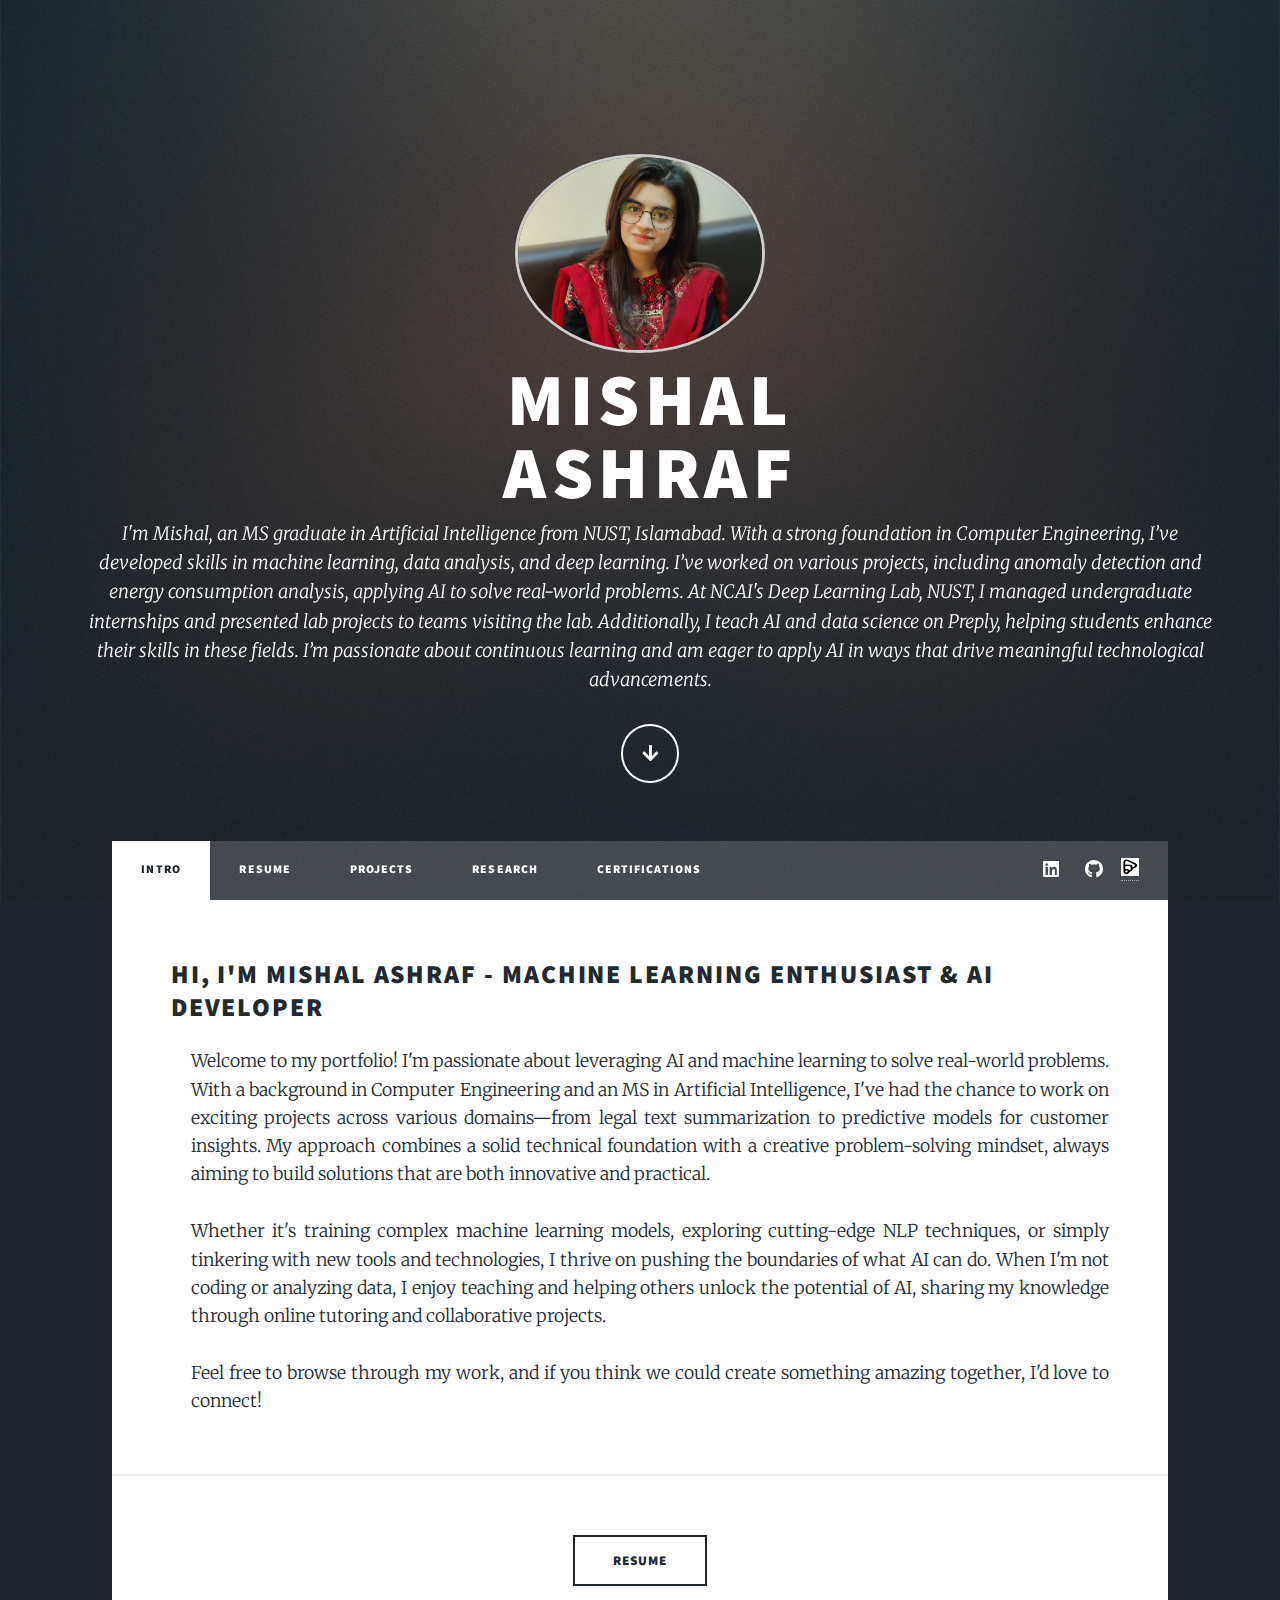
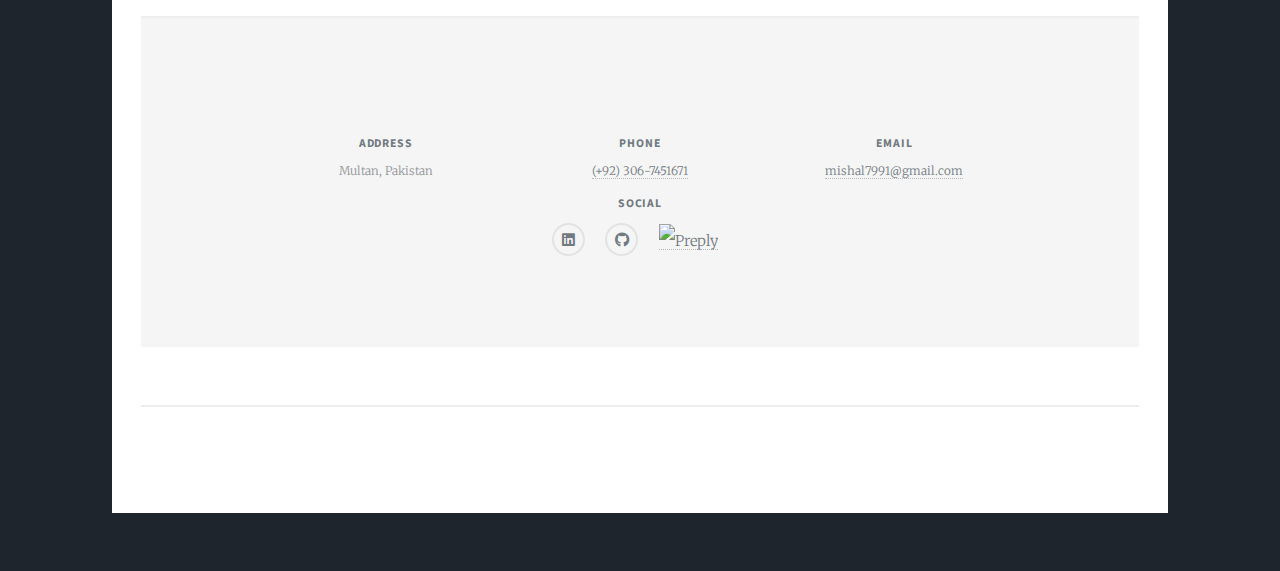
==== commit a5d18790: "Update index.html" ====
--- a/index.html
+++ b/index.html
@@ -57,7 +57,7 @@
     <!-- Preply Icon using an Image -->
     <li>
         <a href="https://preply.com/en/tutor/2059359" class="preply-icon" target="_blank"> 
-            <img src="images\Preply_icon.png" alt="Preply" style="width: 18px; height: 18px;">
+            <img src="images\Preply_icon.PNG" alt="Preply" style="width: 18px; height: 18px;">
             <span class="label"></span>
         </a>
     </li>
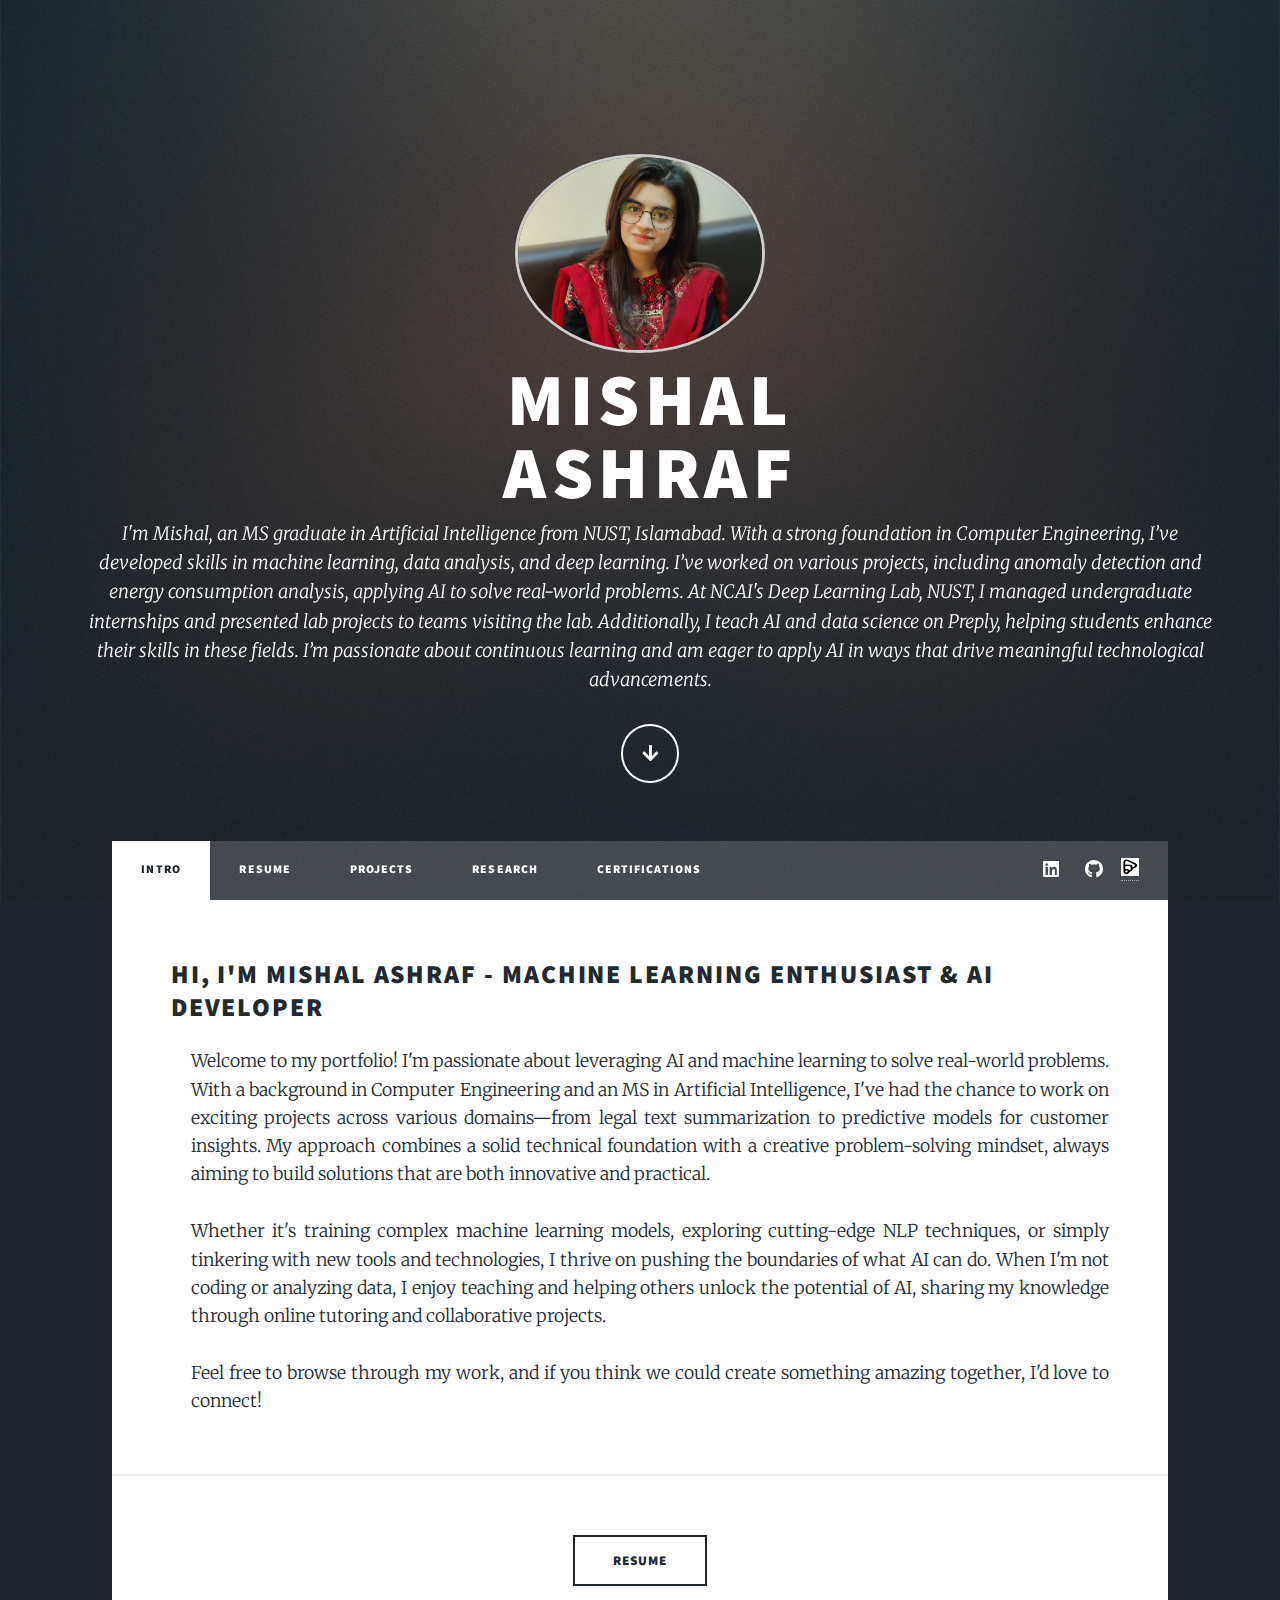
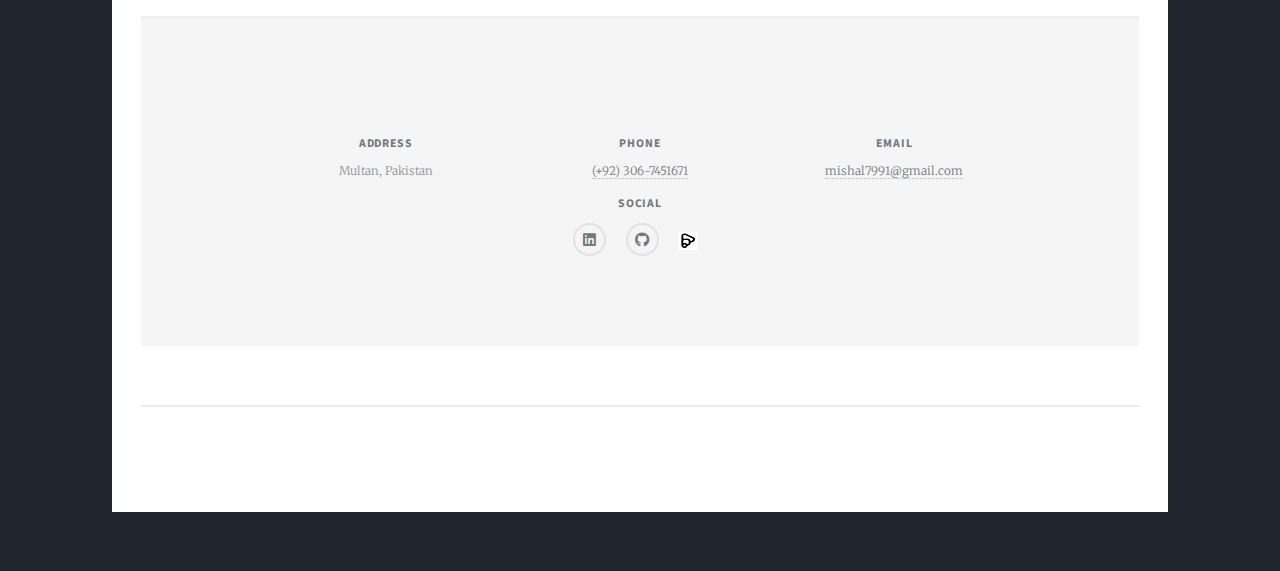
==== commit f8e73254: "Update index.html" ====
--- a/index.html
+++ b/index.html
@@ -57,7 +57,7 @@
     <!-- Preply Icon using an Image -->
     <li>
         <a href="https://preply.com/en/tutor/2059359" class="preply-icon" target="_blank"> 
-            <img src="images\Preply_icon.PNG" alt="Preply" style="width: 18px; height: 18px;">
+            <img src="images/Preply_icon.PNG" alt="Preply" style="width: 18px; height: 18px;">
             <span class="label"></span>
         </a>
     </li>
@@ -108,7 +108,7 @@
                 <li><a href="https://github.com/MishallAshraf" class="icon brands fa-github" target="_blank"><span class="label">GitHub</span></a></li>
                 <li>
                     <a href="https://preply.com/en/tutor/2059359" target="_blank">
-                        <img src="C:/Users/Hp/Desktop/Portfolio_Website/images/Preply_icon.png" alt="Preply" style="width: 18px; height: 18px;">
+                        <img src="images/Preply_icon.PNG" alt="Preply" style="width: 18px; height: 18px;">
                         <span class="label"></span>
                     </a>
                 </li>
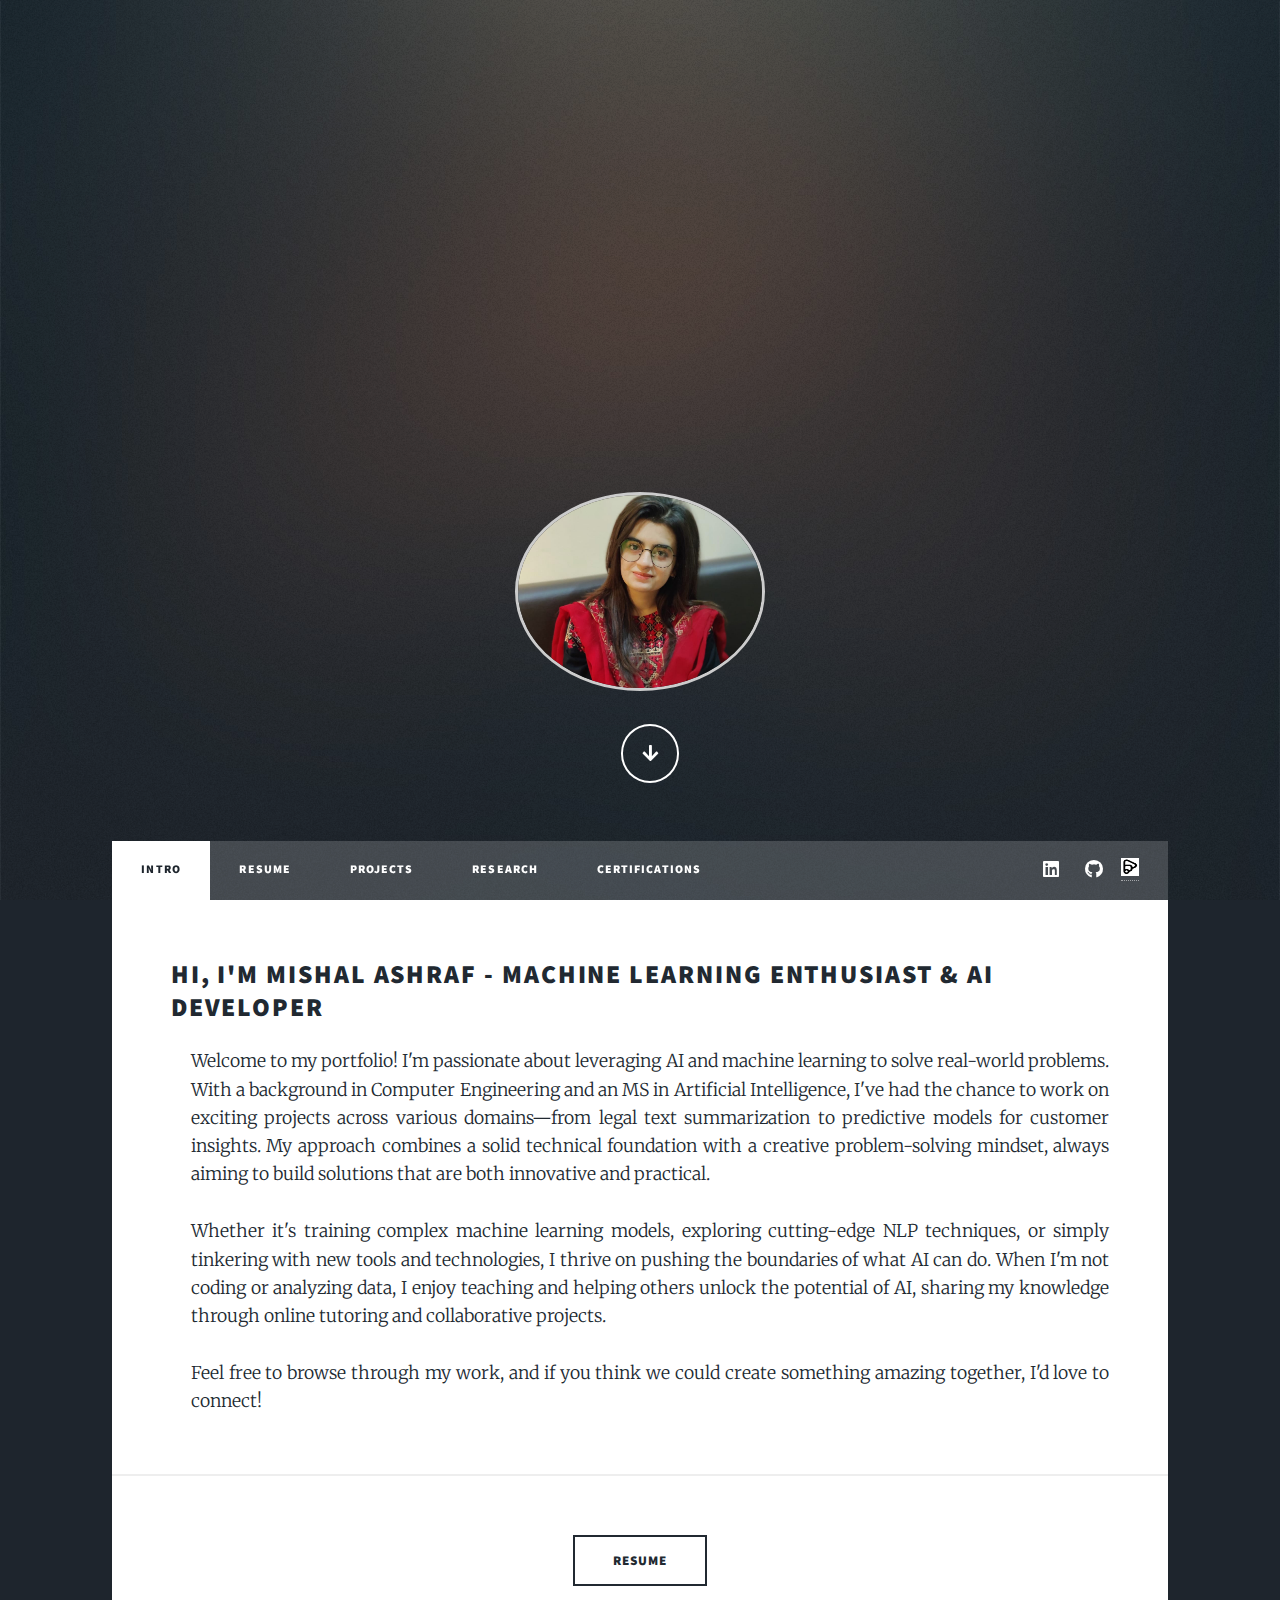
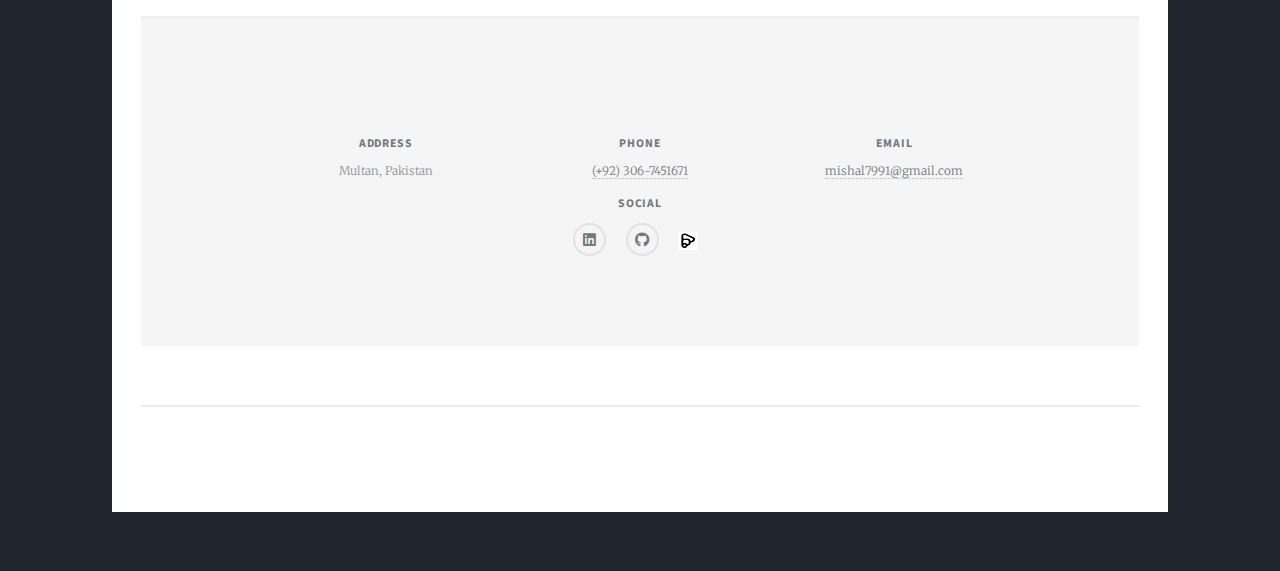
==== commit 65a958f9: "Update index.html" ====
--- a/index.html
+++ b/index.html
@@ -27,9 +27,6 @@
     
     <!-- Right: Name and Intro -->
     <div class="intro-text">
-        <h1>Mishal<br /> Ashraf</h1>
-        <p>I'm Mishal, an MS graduate in Artificial Intelligence from NUST, Islamabad. With a strong foundation in Computer Engineering, I’ve developed skills in machine learning, data analysis, and deep learning. I’ve worked on various projects, including anomaly detection and energy consumption analysis, applying AI to solve real-world problems. At NCAI's Deep Learning Lab, NUST, I managed undergraduate internships and presented lab projects to teams visiting the lab. Additionally, I teach AI and data science on Preply, helping students enhance their skills in these fields. I’m passionate about continuous learning and am eager to apply AI in ways that drive meaningful technological advancements.
-</p>
         <ul class="actions">
             <li><a href="#header" class="button icon solid solo fa-arrow-down scrolly">Continue</a></li>
         </ul>
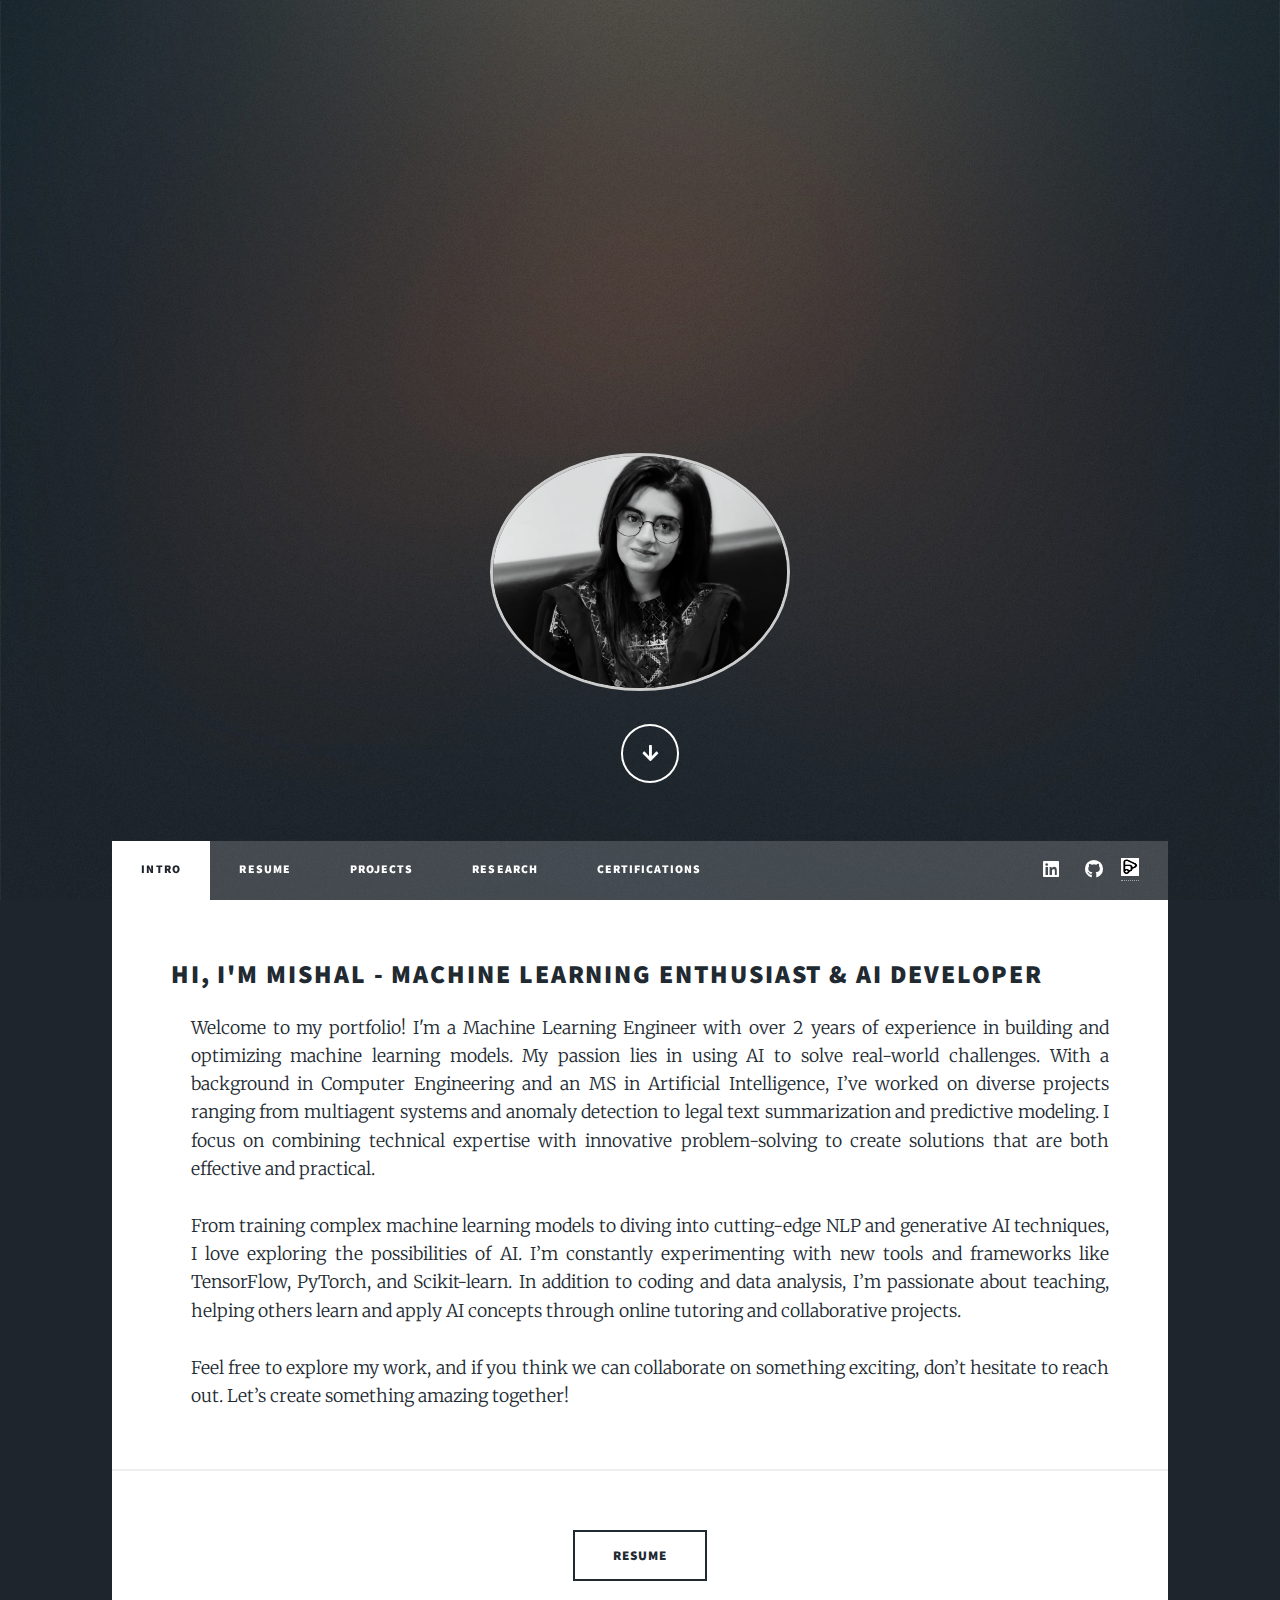
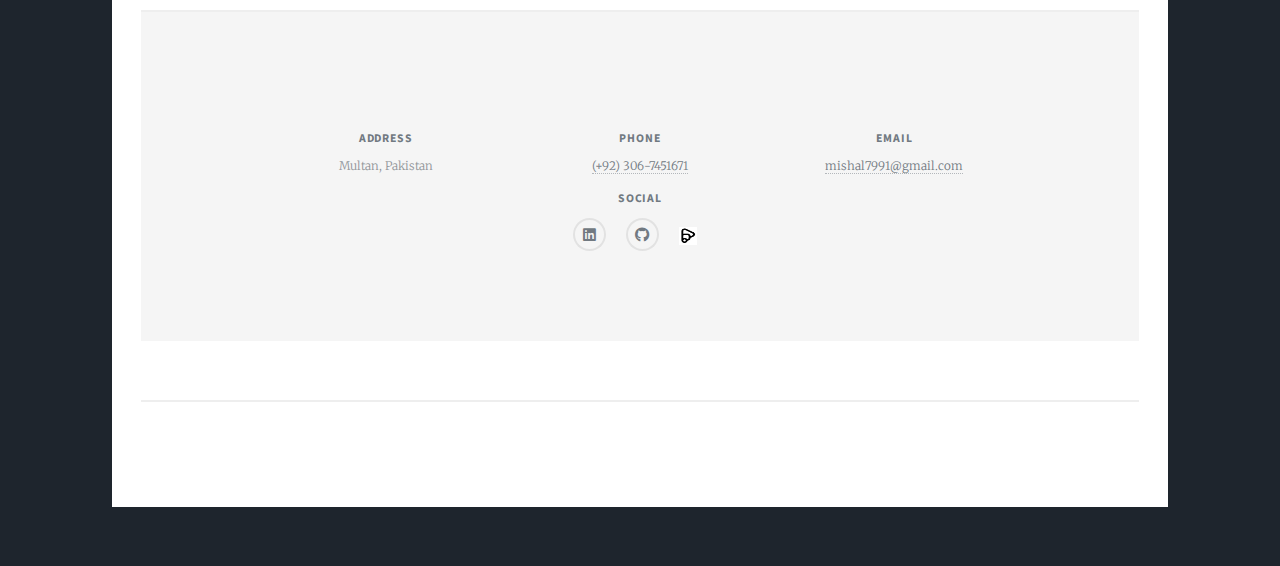
==== commit a17b1e14: "Update index.html" ====
--- a/index.html
+++ b/index.html
@@ -66,13 +66,13 @@
 
 						<!-- Projects -->
 							<section id="certifications">
-    <h2>Hi, I'm Mishal Ashraf - Machine Learning Enthusiast & AI Developer</h2>
+    <h2>Hi, I'm Mishal - Machine Learning Enthusiast & AI Developer</h2>
 <div class="intro-text">
-    <p>Welcome to my portfolio! I'm passionate about leveraging AI and machine learning to solve real-world problems. With a background in Computer Engineering and an MS in Artificial Intelligence, I've had the chance to work on exciting projects across various domains—from legal text summarization to predictive models for customer insights. My approach combines a solid technical foundation with a creative problem-solving mindset, always aiming to build solutions that are both innovative and practical.</p>
+    <p>Welcome to my portfolio! I'm a Machine Learning Engineer with over 2 years of experience in building and optimizing machine learning models. My passion lies in using AI to solve real-world challenges. With a background in Computer Engineering and an MS in Artificial Intelligence, I’ve worked on diverse projects ranging from multiagent systems and anomaly detection to legal text summarization and predictive modeling. I focus on combining technical expertise with innovative problem-solving to create solutions that are both effective and practical.</p>
     
-    <p>Whether it's training complex machine learning models, exploring cutting-edge NLP techniques, or simply tinkering with new tools and technologies, I thrive on pushing the boundaries of what AI can do. When I'm not coding or analyzing data, I enjoy teaching and helping others unlock the potential of AI, sharing my knowledge through online tutoring and collaborative projects.</p>
+    <p>From training complex machine learning models to diving into cutting-edge NLP and generative AI techniques, I love exploring the possibilities of AI. I’m constantly experimenting with new tools and frameworks like TensorFlow, PyTorch, and Scikit-learn. In addition to coding and data analysis, I’m passionate about teaching, helping others learn and apply AI concepts through online tutoring and collaborative projects.</p>
     
-    <p>Feel free to browse through my work, and if you think we could create something amazing together, I'd love to connect!</p>
+    <p>Feel free to explore my work, and if you think we can collaborate on something exciting, don’t hesitate to reach out. Let’s create something amazing together!</p>
 </div>
 
 </section>
--- a/assets/css/intro.css
+++ b/assets/css/intro.css
@@ -8,7 +8,7 @@
 
 /* Style for the image */
 .intro-image img {
-    width: 250px; /* Set width of the image */
+    width: 300px; /* Set width of the image */
     height: auto; /* Maintain aspect ratio */
     border-radius: 50%; /* Circular image */
     border: 3px solid #ccc; /* Optional: Add a border */
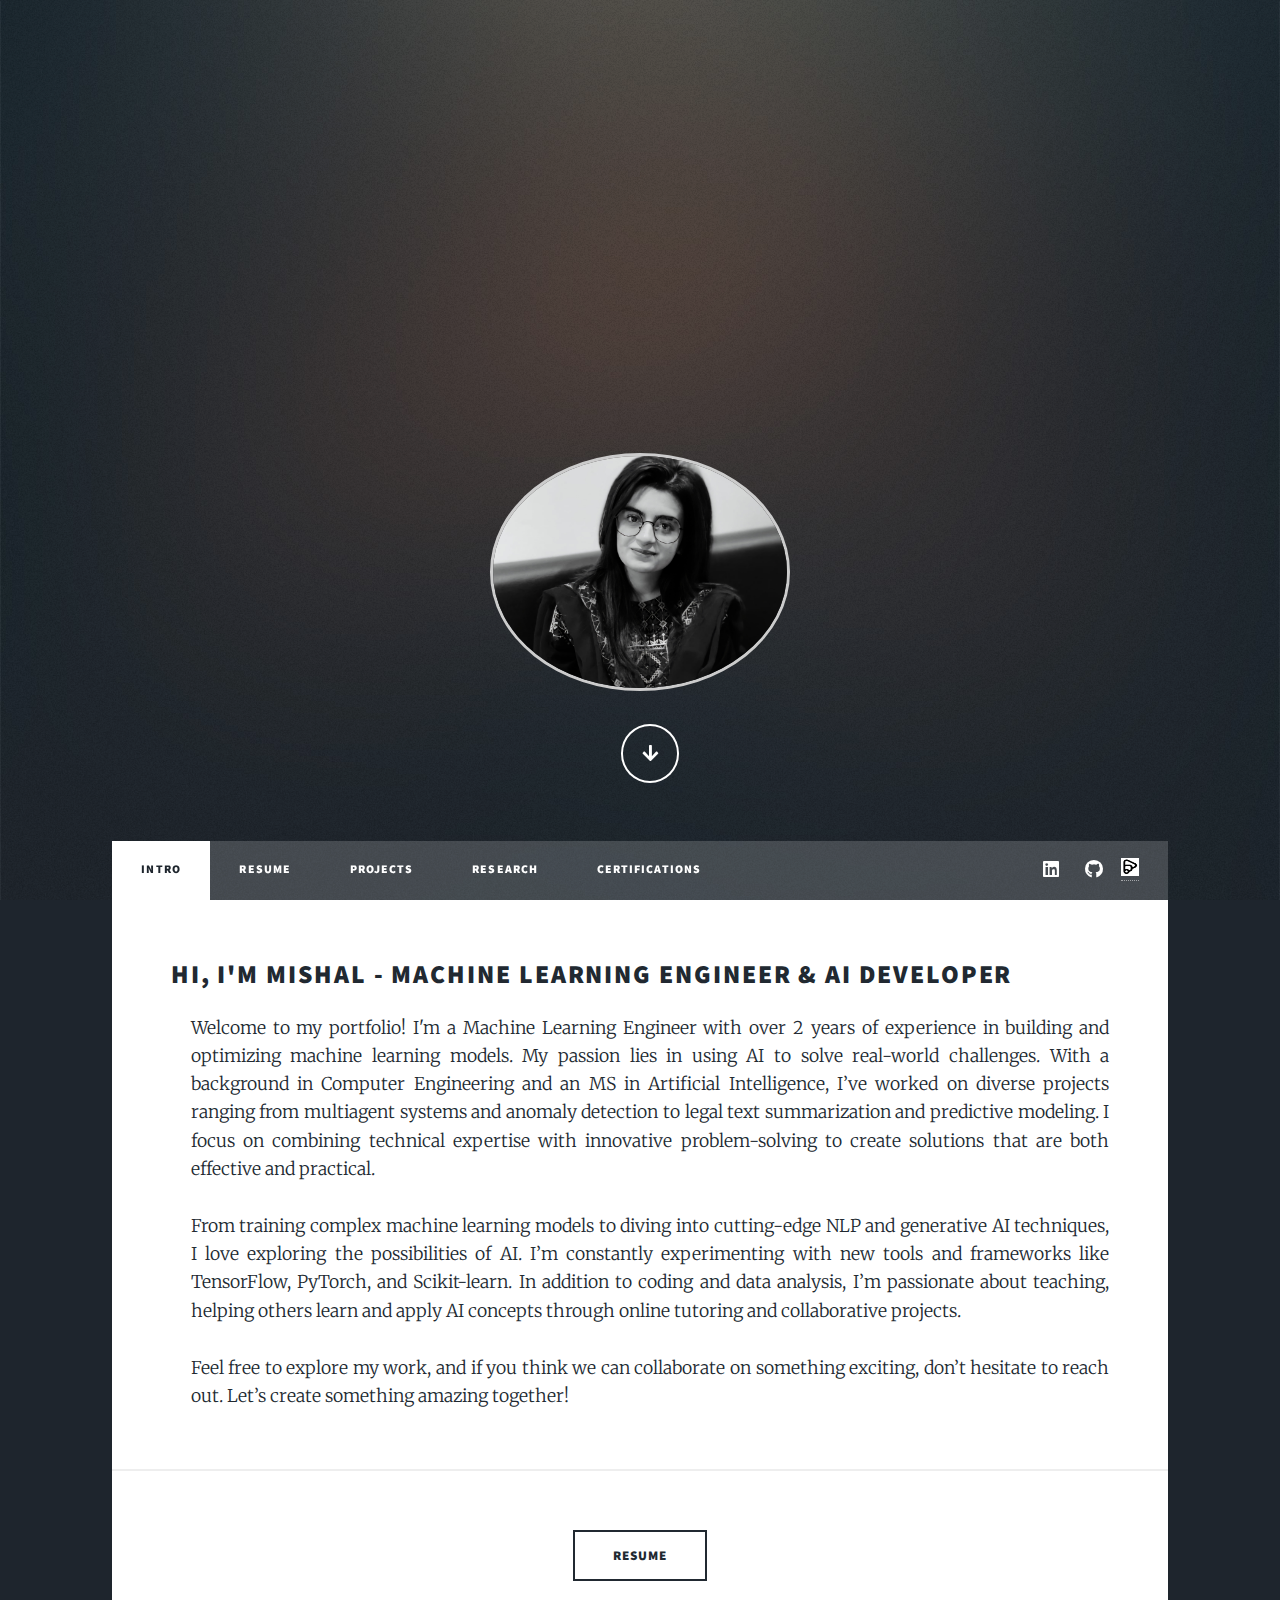
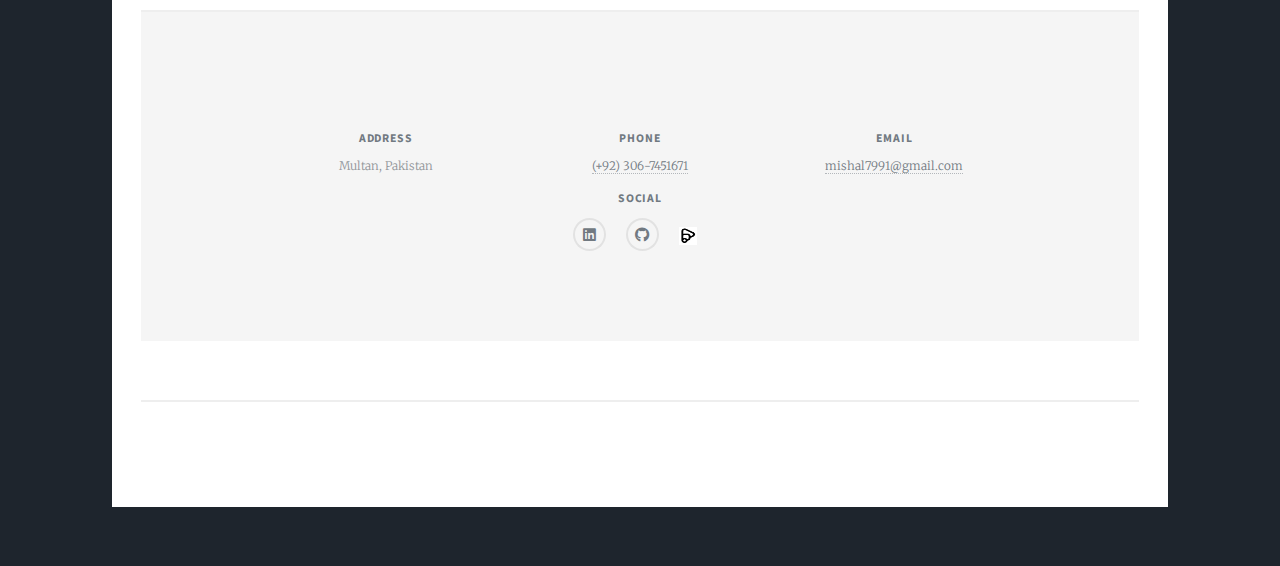
==== commit 5723124a: "Update index.html" ====
--- a/index.html
+++ b/index.html
@@ -66,7 +66,7 @@
 
 						<!-- Projects -->
 							<section id="certifications">
-    <h2>Hi, I'm Mishal - Machine Learning Enthusiast & AI Developer</h2>
+    <h2>Hi, I'm Mishal - Machine Learning Engineer & AI Developer</h2>
 <div class="intro-text">
     <p>Welcome to my portfolio! I'm a Machine Learning Engineer with over 2 years of experience in building and optimizing machine learning models. My passion lies in using AI to solve real-world challenges. With a background in Computer Engineering and an MS in Artificial Intelligence, I’ve worked on diverse projects ranging from multiagent systems and anomaly detection to legal text summarization and predictive modeling. I focus on combining technical expertise with innovative problem-solving to create solutions that are both effective and practical.</p>
     
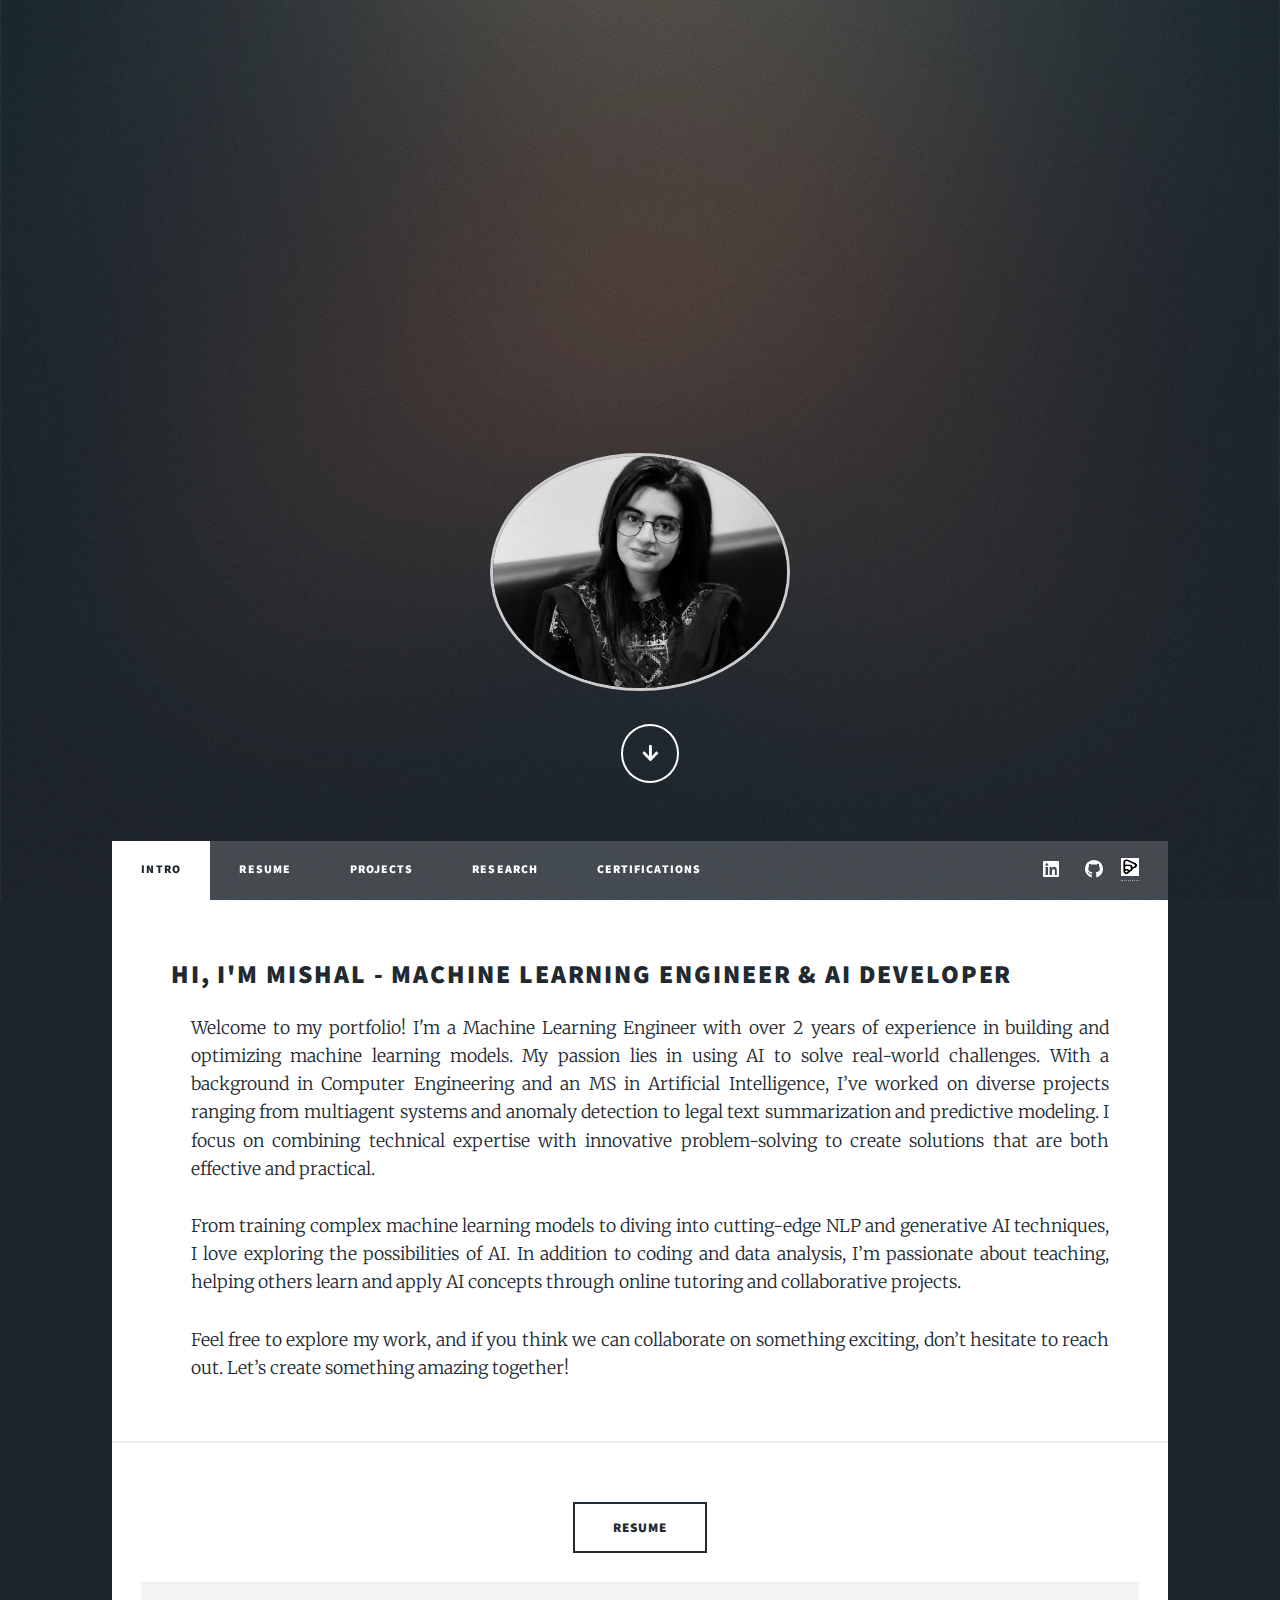
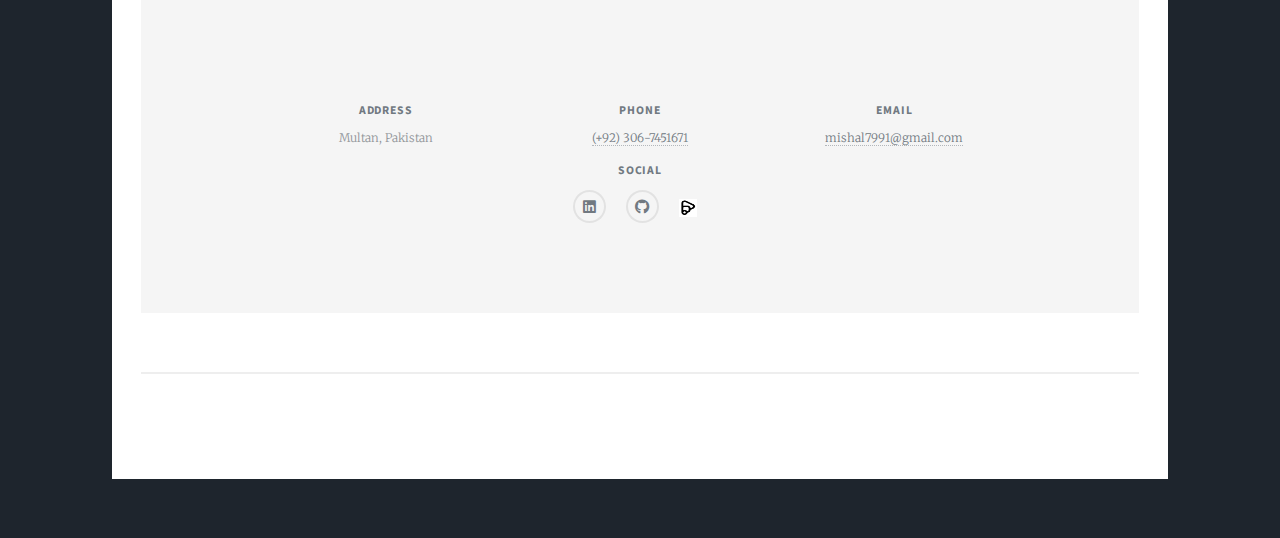
==== commit 160ca2b3: "Update index.html" ====
--- a/index.html
+++ b/index.html
@@ -70,7 +70,7 @@
 <div class="intro-text">
     <p>Welcome to my portfolio! I'm a Machine Learning Engineer with over 2 years of experience in building and optimizing machine learning models. My passion lies in using AI to solve real-world challenges. With a background in Computer Engineering and an MS in Artificial Intelligence, I’ve worked on diverse projects ranging from multiagent systems and anomaly detection to legal text summarization and predictive modeling. I focus on combining technical expertise with innovative problem-solving to create solutions that are both effective and practical.</p>
     
-    <p>From training complex machine learning models to diving into cutting-edge NLP and generative AI techniques, I love exploring the possibilities of AI. I’m constantly experimenting with new tools and frameworks like TensorFlow, PyTorch, and Scikit-learn. In addition to coding and data analysis, I’m passionate about teaching, helping others learn and apply AI concepts through online tutoring and collaborative projects.</p>
+    <p>From training complex machine learning models to diving into cutting-edge NLP and generative AI techniques, I love exploring the possibilities of AI. In addition to coding and data analysis, I’m passionate about teaching, helping others learn and apply AI concepts through online tutoring and collaborative projects.</p>
     
     <p>Feel free to explore my work, and if you think we can collaborate on something exciting, don’t hesitate to reach out. Let’s create something amazing together!</p>
 </div>
